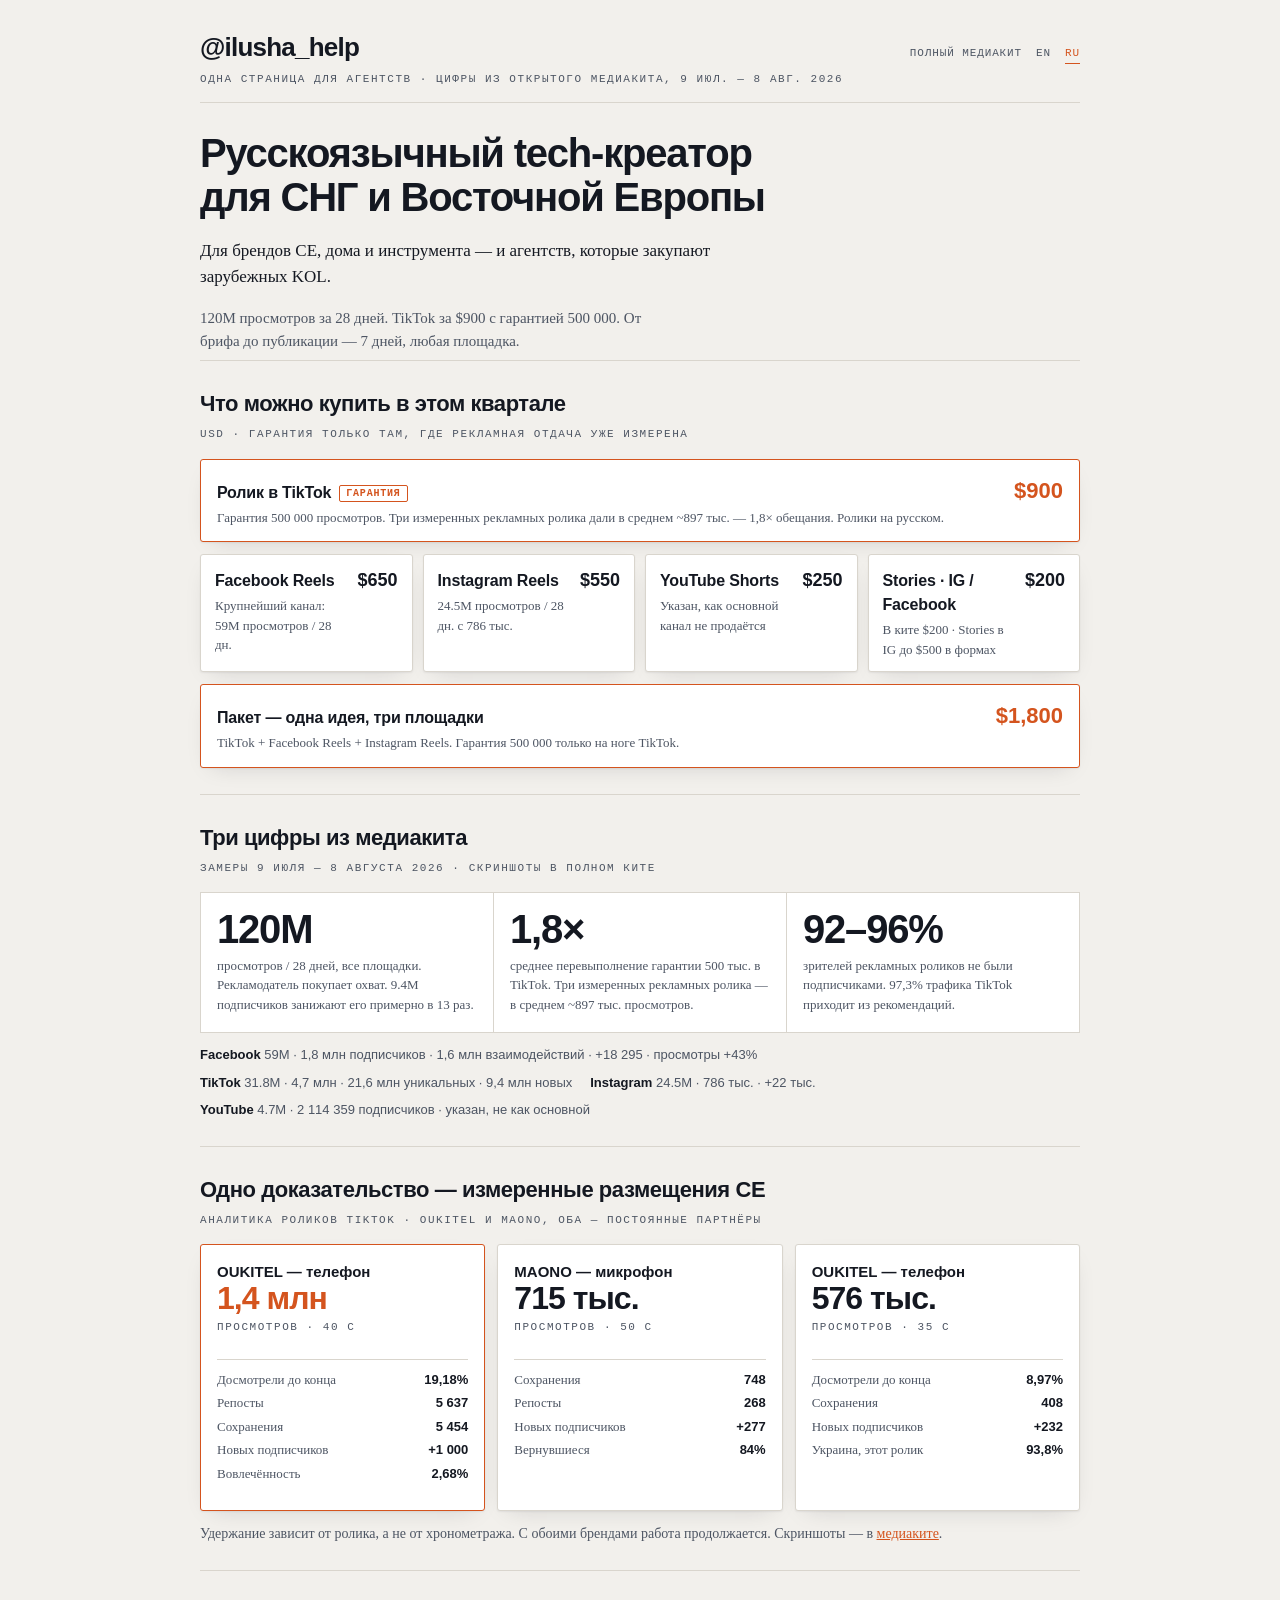
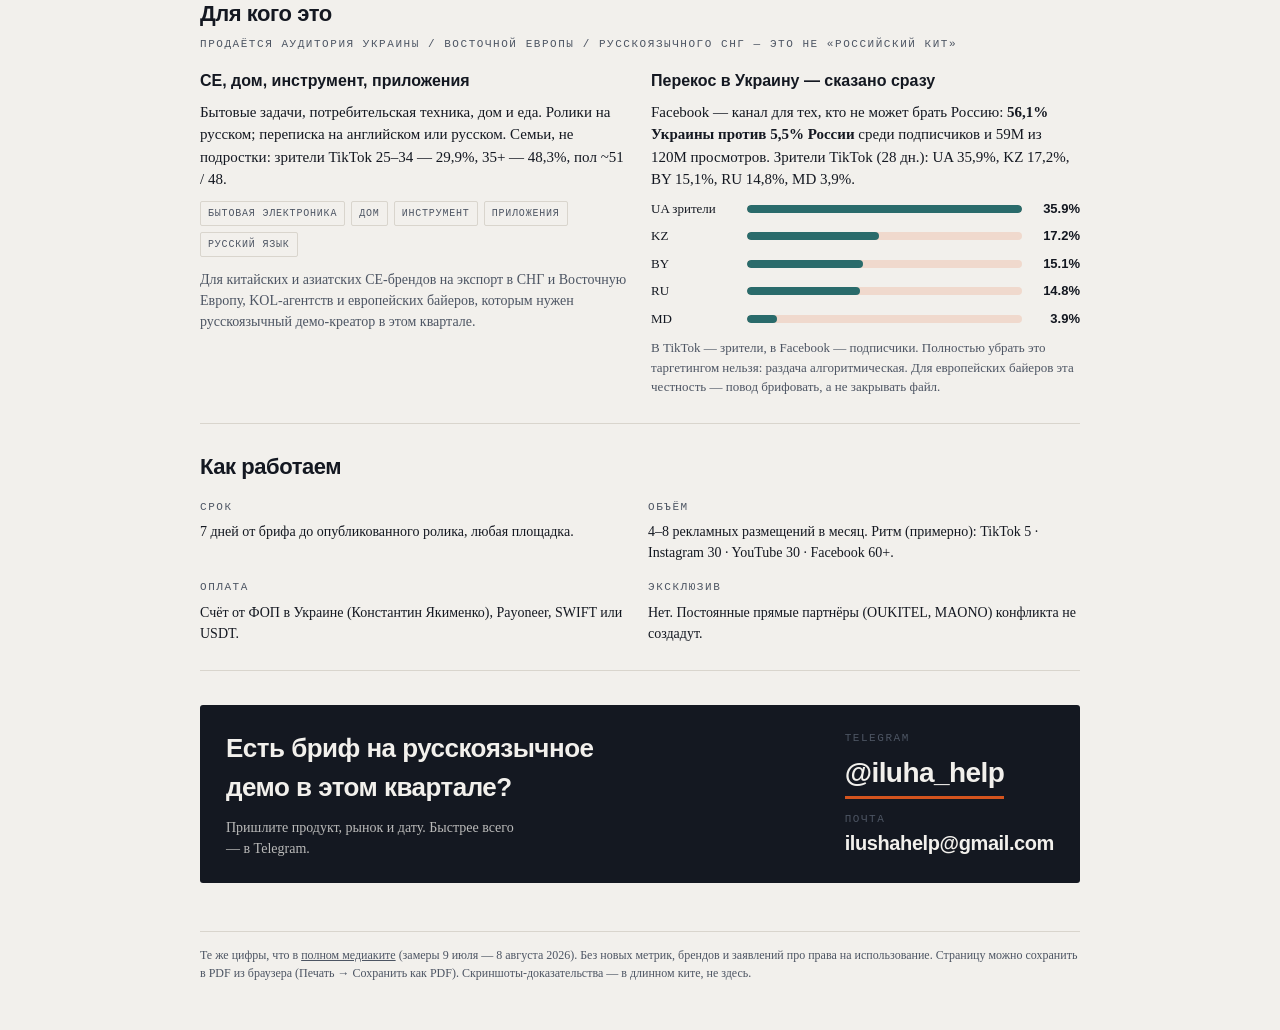
==== agency-ru.html @ 7db1c776 "Add agency one-pager variant without replacing the long kit Offer-first EN/RU sales sheets (agency.h" ====
<!DOCTYPE html>
<html lang="ru">
<head>
<meta charset="utf-8">
<meta name="viewport" content="width=device-width, initial-scale=1">
<title>@ilusha_help — Одна страница для агентств</title>
<meta name="description" content="Русскоязычный tech-креатор для СНГ и Восточной Европы. 120M просмотров / 28 дней, TikTok $900 с гарантией 500 000, 7 дней от брифа до публикации.">
<style>
  :root{
    --ground:#f2f0ec; --panel:#ffffff; --ink:#141821; --ink-soft:#4d5563;
    --rule:#d9d5cd; --signal:#d4541e; --signal-soft:#f0d9cd; --cool:#2a6b6b;
    --shadow:0 1px 2px rgba(20,24,33,.06), 0 8px 24px -12px rgba(20,24,33,.18);
    --display:"Helvetica Neue",Helvetica,Arial,sans-serif;
    --body:Georgia,"Times New Roman",serif;
    --mono:ui-monospace,SFMono-Regular,Menlo,Consolas,monospace;
  }
  @media (prefers-color-scheme:dark){
    :root:not([data-theme="light"]){
      --ground:#0e1118; --panel:#161b25; --ink:#eceae5; --ink-soft:#9aa3b2;
      --rule:#262d3a; --signal:#f0703a; --signal-soft:#3a2118; --cool:#4fb3a8;
      --shadow:0 1px 2px rgba(0,0,0,.5), 0 12px 32px -16px rgba(0,0,0,.7);
    }
  }
  :root[data-theme="dark"]{
    --ground:#0e1118; --panel:#161b25; --ink:#eceae5; --ink-soft:#9aa3b2;
    --rule:#262d3a; --signal:#f0703a; --signal-soft:#3a2118; --cool:#4fb3a8;
    --shadow:0 1px 2px rgba(0,0,0,.5), 0 12px 32px -16px rgba(0,0,0,.7);
  }

  *{box-sizing:border-box}
  body{margin:0;background:var(--ground);color:var(--ink);
       font-family:var(--body);font-size:16px;line-height:1.5;
       -webkit-font-smoothing:antialiased}
  .wrap{max-width:920px;margin:0 auto;padding:0 20px 48px}

  .lbl{font-family:var(--mono);font-size:11px;letter-spacing:.14em;
       text-transform:uppercase;color:var(--ink-soft)}
  .num{font-family:var(--display);font-weight:800;letter-spacing:-.03em;
       font-variant-numeric:tabular-nums;line-height:.92}
  h1{font-family:var(--display);font-weight:800;letter-spacing:-.03em;
     font-size:clamp(26px,4.4vw,40px);margin:0;text-wrap:balance;line-height:1.12}
  h2{font-family:var(--display);font-weight:800;letter-spacing:-.02em;
     font-size:clamp(18px,2.4vw,22px);margin:0}
  h3{font-family:var(--display);font-weight:800;font-size:16px;margin:0 0 8px}
  p{margin:0}
  strong{font-weight:700}
  a{color:var(--signal)}

  header{padding:28px 0 14px;display:flex;flex-wrap:wrap;gap:12px 20px;
         align-items:baseline;justify-content:space-between;
         border-bottom:1px solid var(--rule)}
  .handle{font-family:var(--display);font-weight:800;font-size:clamp(20px,3vw,26px);
          letter-spacing:-.03em;margin:0}
  .toplinks{display:flex;flex-wrap:wrap;gap:10px 14px;align-items:center}
  .toplinks a{font-family:var(--mono);font-size:11px;letter-spacing:.08em;
              text-transform:uppercase;text-decoration:none;color:var(--ink-soft);
              border-bottom:1px solid transparent;padding-bottom:1px}
  .toplinks a:hover,.toplinks a:focus-visible{color:var(--signal);border-color:var(--signal)}
  .toplinks a[aria-current="page"]{color:var(--signal);border-color:var(--signal)}

  .hero{padding:28px 0 8px;display:grid;gap:18px}
  .fit{font-size:17px;color:var(--ink);max-width:62ch}
  .deck{color:var(--ink-soft);font-size:15px;max-width:62ch}

  section{padding:26px 0;border-top:1px solid var(--rule)}
  .head{display:flex;flex-direction:column;gap:6px;margin-bottom:16px}

  .offer{display:grid;gap:12px}
  .sku{display:grid;grid-template-columns:minmax(0,1fr) auto;gap:8px 16px;
       align-items:baseline;padding:14px 16px;background:var(--panel);
       border:1px solid var(--rule);border-radius:3px;box-shadow:var(--shadow)}
  .sku.lead{border-color:var(--signal)}
  .sku .what{font-family:var(--display);font-weight:800;font-size:16px;letter-spacing:-.01em}
  .sku .note{font-size:13px;color:var(--ink-soft);margin-top:3px}
  .sku .price{font-family:var(--display);font-weight:800;font-size:22px;
              font-variant-numeric:tabular-nums;white-space:nowrap;color:var(--signal)}
  .sku.quiet .price{color:var(--ink)}
  .extras{display:grid;gap:10px;grid-template-columns:repeat(auto-fit,minmax(200px,1fr))}
  .extras .sku{padding:12px 14px}
  .extras .price{font-size:18px}
  .tag{font-family:var(--mono);font-size:10px;letter-spacing:.08em;
       text-transform:uppercase;border:1px solid var(--signal);color:var(--signal);
       padding:2px 6px;border-radius:2px;white-space:nowrap;margin-left:8px;
       vertical-align:middle}

  .proof{display:grid;gap:1px;background:var(--rule);border:1px solid var(--rule);
         grid-template-columns:repeat(3,minmax(0,1fr))}
  .proof>div{background:var(--panel);padding:18px 16px}
  .proof .num{font-size:clamp(28px,4.5vw,40px);color:var(--ink)}
  .proof p{font-size:13px;color:var(--ink-soft);margin-top:8px}
  .channels{display:flex;flex-wrap:wrap;gap:8px 18px;margin-top:12px;
            font-family:var(--display);font-size:13px;color:var(--ink-soft);
            font-variant-numeric:tabular-nums}
  .channels strong{color:var(--ink);font-weight:800}

  .cases{display:grid;gap:12px;grid-template-columns:repeat(3,minmax(0,1fr))}
  .case{background:var(--panel);border:1px solid var(--rule);border-radius:3px;
        padding:16px 16px 14px;box-shadow:var(--shadow);display:flex;
        flex-direction:column;gap:10px}
  .case.lead{border-color:var(--signal)}
  .case h3{font-size:15px;margin:0}
  .case .big{font-size:32px;color:var(--signal)}
  .case.q .big{color:var(--ink)}
  .stats{display:grid;grid-template-columns:1fr auto;gap:4px 10px;
         font-size:13px;border-top:1px solid var(--rule);padding-top:10px}
  .stats dt{color:var(--ink-soft)}
  .stats dd{margin:0;font-family:var(--display);font-weight:700;
            font-variant-numeric:tabular-nums;text-align:right}

  .for{display:grid;gap:22px;grid-template-columns:repeat(2,minmax(0,1fr))}
  .split{display:flex;flex-direction:column;gap:8px;margin-top:8px}
  .split-row{display:grid;grid-template-columns:86px minmax(0,1fr) 48px;
             gap:10px;align-items:center;font-size:13px}
  .split-track{height:8px;background:var(--signal-soft);border-radius:99px;overflow:hidden}
  .split-fill{height:100%;background:var(--cool);border-radius:99px}
  .split-row .pct{font-family:var(--display);font-weight:700;text-align:right;
                  font-variant-numeric:tabular-nums}
  .pill-row{display:flex;flex-wrap:wrap;gap:6px;margin-top:10px}
  .pill{font-family:var(--mono);font-size:10px;letter-spacing:.08em;
        text-transform:uppercase;border:1px solid var(--rule);color:var(--ink-soft);
        padding:4px 7px;border-radius:2px}

  .terms{display:grid;gap:16px;grid-template-columns:repeat(2,minmax(0,1fr))}
  .terms h4{font-family:var(--mono);font-size:11px;letter-spacing:.14em;
            text-transform:uppercase;color:var(--ink-soft);font-weight:400;margin:0 0 6px}
  .terms p{font-size:14px}

  .contact{margin-top:8px;padding:24px 26px;background:var(--ink);color:var(--ground);
           border-radius:3px;display:flex;flex-wrap:wrap;gap:18px 24px;
           align-items:center;justify-content:space-between}
  .contact h2{color:var(--ground);font-size:clamp(20px,3vw,26px);max-width:28ch;
              text-wrap:balance}
  .contact .lbl{color:var(--ink-soft)}
  .tg-big{display:inline-block;margin-top:6px;font-family:var(--display);
          font-weight:800;font-size:clamp(20px,3.2vw,28px);letter-spacing:-.02em;
          color:var(--ground);text-decoration:none;
          border-bottom:3px solid var(--signal);padding-bottom:2px}
  .tg-big:hover,.tg-big:focus-visible{color:var(--signal)}
  .tg-big:focus-visible{outline:2px solid var(--signal);outline-offset:3px}
  .mail{font-family:var(--display);font-weight:800;font-size:20px;letter-spacing:-.02em;
        color:var(--ground);text-decoration:none}
  .mail:hover,.mail:focus-visible{color:var(--signal)}

  footer{margin-top:22px;font-size:12px;color:var(--ink-soft);
         border-top:1px solid var(--rule);padding-top:14px}
  footer a{color:inherit}

  @media(max-width:760px){
    .proof,.cases,.for,.terms{grid-template-columns:1fr}
    .sku{grid-template-columns:1fr}
    .sku .price{justify-self:start}
  }

  @media print{
    :root, :root[data-theme="dark"]{
      --ground:#ffffff; --panel:#ffffff; --ink:#141821; --ink-soft:#4d5563;
      --rule:#cfcbc3; --signal:#d4541e; --signal-soft:#f0d9cd; --cool:#2a6b6b;
      --shadow:none;
    }
    body{background:#fff;font-size:11.5px;line-height:1.35;print-color-adjust:exact;
         -webkit-print-color-adjust:exact}
    .wrap{max-width:none;padding:0;margin:0}
    header{padding:0 0 8px}
    .hero{padding:12px 0 4px}
    h1{font-size:22px}
    section{padding:10px 0;break-inside:avoid}
    .head{margin-bottom:8px}
    .proof>div,.case,.sku{padding:8px 10px;box-shadow:none}
    .proof .num{font-size:22px}
    .case .big{font-size:22px}
    .contact{padding:12px 14px;break-inside:avoid}
    .contact h2{font-size:16px}
    .tg-big{font-size:16px;border-bottom-width:2px}
    .mail{font-size:14px}
    .toplinks a[href="ru.html"]{display:none}
    footer{font-size:9px;margin-top:8px}
    a{text-decoration:none}
    @page{size:A4;margin:10mm}
  }
</style>
</head>
<body>
<div class="wrap">

<header>
  <div>
    <p class="handle">@ilusha_help</p>
    <div class="lbl" style="margin-top:4px">Одна страница для агентств · цифры из открытого медиакита, 9 июл. — 8 авг. 2026</div>
  </div>
  <nav class="toplinks" aria-label="Язык и медиакит">
    <a href="ru.html">Полный медиакит</a>
    <a href="agency.html">EN</a>
    <a href="agency-ru.html" aria-current="page">RU</a>
  </nav>
</header>

<div class="hero">
  <h1>Русскоязычный tech-креатор для СНГ и Восточной Европы</h1>
  <p class="fit">Для брендов CE, дома и инструмента — и агентств, которые закупают зарубежных KOL.</p>
  <p class="deck">120M просмотров за 28 дней. TikTok за $900 с гарантией 500 000. От брифа до публикации — 7 дней, любая площадка.</p>
</div>

<section>
  <div class="head">
    <h2>Что можно купить в этом квартале</h2>
    <p class="lbl">USD · гарантия только там, где рекламная отдача уже измерена</p>
  </div>
  <div class="offer">
    <div class="sku lead">
      <div>
        <div class="what">Ролик в TikTok<span class="tag">гарантия</span></div>
        <p class="note">Гарантия 500 000 просмотров. Три измеренных рекламных ролика дали в среднем ~897 тыс. — 1,8× обещания. Ролики на русском.</p>
      </div>
      <div class="price">$900</div>
    </div>
    <div class="extras">
      <div class="sku quiet">
        <div>
          <div class="what">Facebook Reels</div>
          <p class="note">Крупнейший канал: 59M просмотров / 28 дн.</p>
        </div>
        <div class="price">$650</div>
      </div>
      <div class="sku quiet">
        <div>
          <div class="what">Instagram Reels</div>
          <p class="note">24.5M просмотров / 28 дн. с 786 тыс.</p>
        </div>
        <div class="price">$550</div>
      </div>
      <div class="sku quiet">
        <div>
          <div class="what">YouTube Shorts</div>
          <p class="note">Указан, как основной канал не продаётся</p>
        </div>
        <div class="price">$250</div>
      </div>
      <div class="sku quiet">
        <div>
          <div class="what">Stories · IG / Facebook</div>
          <p class="note">В ките $200 · Stories в IG до $500 в формах</p>
        </div>
        <div class="price">$200</div>
      </div>
    </div>
    <div class="sku lead">
      <div>
        <div class="what">Пакет — одна идея, три площадки</div>
        <p class="note">TikTok + Facebook Reels + Instagram Reels. Гарантия 500 000 только на ноге TikTok.</p>
      </div>
      <div class="price">$1,800</div>
    </div>
  </div>
</section>

<section>
  <div class="head">
    <h2>Три цифры из медиакита</h2>
    <p class="lbl">Замеры 9 июля — 8 августа 2026 · скриншоты в полном ките</p>
  </div>
  <div class="proof">
    <div>
      <div class="num">120M</div>
      <p>просмотров / 28 дней, все площадки. Рекламодатель покупает охват. 9.4M подписчиков занижают его примерно в 13 раз.</p>
    </div>
    <div>
      <div class="num">1,8×</div>
      <p>среднее перевыполнение гарантии 500 тыс. в TikTok. Три измеренных рекламных ролика — в среднем ~897 тыс. просмотров.</p>
    </div>
    <div>
      <div class="num">92–96%</div>
      <p>зрителей рекламных роликов не были подписчиками. 97,3% трафика TikTok приходит из рекомендаций.</p>
    </div>
  </div>
  <div class="channels">
    <span><strong>Facebook</strong> 59M · 1,8 млн подписчиков · 1,6 млн взаимодействий · +18 295 · просмотры +43%</span>
    <span><strong>TikTok</strong> 31.8M · 4,7 млн · 21,6 млн уникальных · 9,4 млн новых</span>
    <span><strong>Instagram</strong> 24.5M · 786 тыс. · +22 тыс.</span>
    <span><strong>YouTube</strong> 4.7M · 2 114 359 подписчиков · указан, не как основной</span>
  </div>
</section>

<section>
  <div class="head">
    <h2>Одно доказательство — измеренные размещения CE</h2>
    <p class="lbl">Аналитика роликов TikTok · OUKITEL и MAONO, оба — постоянные партнёры</p>
  </div>
  <div class="cases">
    <div class="case lead">
      <div>
        <h3>OUKITEL — телефон</h3>
        <div class="num big">1,4 млн</div>
        <div class="lbl" style="margin-top:6px">просмотров · 40 с</div>
      </div>
      <dl class="stats">
        <dt>Досмотрели до конца</dt><dd>19,18%</dd>
        <dt>Репосты</dt><dd>5 637</dd>
        <dt>Сохранения</dt><dd>5 454</dd>
        <dt>Новых подписчиков</dt><dd>+1 000</dd>
        <dt>Вовлечённость</dt><dd>2,68%</dd>
      </dl>
    </div>
    <div class="case q">
      <div>
        <h3>MAONO — микрофон</h3>
        <div class="num big">715 тыс.</div>
        <div class="lbl" style="margin-top:6px">просмотров · 50 с</div>
      </div>
      <dl class="stats">
        <dt>Сохранения</dt><dd>748</dd>
        <dt>Репосты</dt><dd>268</dd>
        <dt>Новых подписчиков</dt><dd>+277</dd>
        <dt>Вернувшиеся</dt><dd>84%</dd>
      </dl>
    </div>
    <div class="case q">
      <div>
        <h3>OUKITEL — телефон</h3>
        <div class="num big">576 тыс.</div>
        <div class="lbl" style="margin-top:6px">просмотров · 35 с</div>
      </div>
      <dl class="stats">
        <dt>Досмотрели до конца</dt><dd>8,97%</dd>
        <dt>Сохранения</dt><dd>408</dd>
        <dt>Новых подписчиков</dt><dd>+232</dd>
        <dt>Украина, этот ролик</dt><dd>93,8%</dd>
      </dl>
    </div>
  </div>
  <p style="margin-top:12px;color:var(--ink-soft);font-size:14px">Удержание зависит от ролика, а не от хронометража. С обоими брендами работа продолжается. Скриншоты — в <a href="ru.html">медиаките</a>.</p>
</section>

<section>
  <div class="head">
    <h2>Для кого это</h2>
    <p class="lbl">Продаётся аудитория Украины / Восточной Европы / русскоязычного СНГ — это не «российский кит»</p>
  </div>
  <div class="for">
    <div>
      <h3>CE, дом, инструмент, приложения</h3>
      <p style="font-size:15px">Бытовые задачи, потребительская техника, дом и еда. Ролики на русском; переписка на английском или русском. Семьи, не подростки: зрители TikTok 25–34 — 29,9%, 35+ — 48,3%, пол ~51 / 48.</p>
      <div class="pill-row">
        <span class="pill">Бытовая электроника</span>
        <span class="pill">Дом</span>
        <span class="pill">Инструмент</span>
        <span class="pill">Приложения</span>
        <span class="pill">Русский язык</span>
      </div>
      <p style="font-size:14px;margin-top:12px;color:var(--ink-soft)">Для китайских и азиатских CE-брендов на экспорт в СНГ и Восточную Европу, KOL-агентств и европейских байеров, которым нужен русскоязычный демо-креатор в этом квартале.</p>
    </div>
    <div>
      <h3>Перекос в Украину — сказано сразу</h3>
      <p style="font-size:15px">Facebook — канал для тех, кто не может брать Россию: <strong>56,1% Украины против 5,5% России</strong> среди подписчиков и 59M из 120M просмотров. Зрители TikTok (28 дн.): UA 35,9%, KZ 17,2%, BY 15,1%, RU 14,8%, MD 3,9%.</p>
      <div class="split">
        <div class="split-row"><span>UA зрители</span><div class="split-track"><div class="split-fill" style="width:100%"></div></div><span class="pct">35.9%</span></div>
        <div class="split-row"><span>KZ</span><div class="split-track"><div class="split-fill" style="width:48%"></div></div><span class="pct">17.2%</span></div>
        <div class="split-row"><span>BY</span><div class="split-track"><div class="split-fill" style="width:42%"></div></div><span class="pct">15.1%</span></div>
        <div class="split-row"><span>RU</span><div class="split-track"><div class="split-fill" style="width:41%"></div></div><span class="pct">14.8%</span></div>
        <div class="split-row"><span>MD</span><div class="split-track"><div class="split-fill" style="width:11%"></div></div><span class="pct">3.9%</span></div>
      </div>
      <p style="font-size:13px;margin-top:10px;color:var(--ink-soft)">В TikTok — зрители, в Facebook — подписчики. Полностью убрать это таргетингом нельзя: раздача алгоритмическая. Для европейских байеров эта честность — повод брифовать, а не закрывать файл.</p>
    </div>
  </div>
</section>

<section>
  <div class="head">
    <h2>Как работаем</h2>
  </div>
  <div class="terms">
    <div>
      <h4>Срок</h4>
      <p>7 дней от брифа до опубликованного ролика, любая площадка.</p>
    </div>
    <div>
      <h4>Объём</h4>
      <p>4–8 рекламных размещений в месяц. Ритм (примерно): TikTok 5 · Instagram 30 · YouTube 30 · Facebook 60+.</p>
    </div>
    <div>
      <h4>Оплата</h4>
      <p>Счёт от ФОП в Украине (Константин Якименко), Payoneer, SWIFT или USDT.</p>
    </div>
    <div>
      <h4>Эксклюзив</h4>
      <p>Нет. Постоянные прямые партнёры (OUKITEL, MAONO) конфликта не создадут.</p>
    </div>
  </div>
</section>

<section>
  <div class="contact">
    <div>
      <h2>Есть бриф на русскоязычное демо в этом квартале?</h2>
      <p style="margin-top:10px;font-size:14px;opacity:.75;max-width:42ch">Пришлите продукт, рынок и дату. Быстрее всего — в Telegram.</p>
    </div>
    <div>
      <div class="lbl">Telegram</div>
      <a class="tg-big" href="https://t.me/iluha_help" target="_blank" rel="noopener noreferrer">@iluha_help</a>
      <div class="lbl" style="margin-top:12px">Почта</div>
      <a class="mail" href="mailto:ilushahelp@gmail.com">ilushahelp@gmail.com</a>
    </div>
  </div>
</section>

<footer>
  Те же цифры, что в <a href="ru.html">полном медиаките</a> (замеры 9 июля — 8 августа 2026). Без новых метрик, брендов и заявлений про права на использование. Страницу можно сохранить в PDF из браузера (Печать → Сохранить как PDF). Скриншоты-доказательства — в длинном ките, не здесь.
</footer>

</div>
</body>
</html>
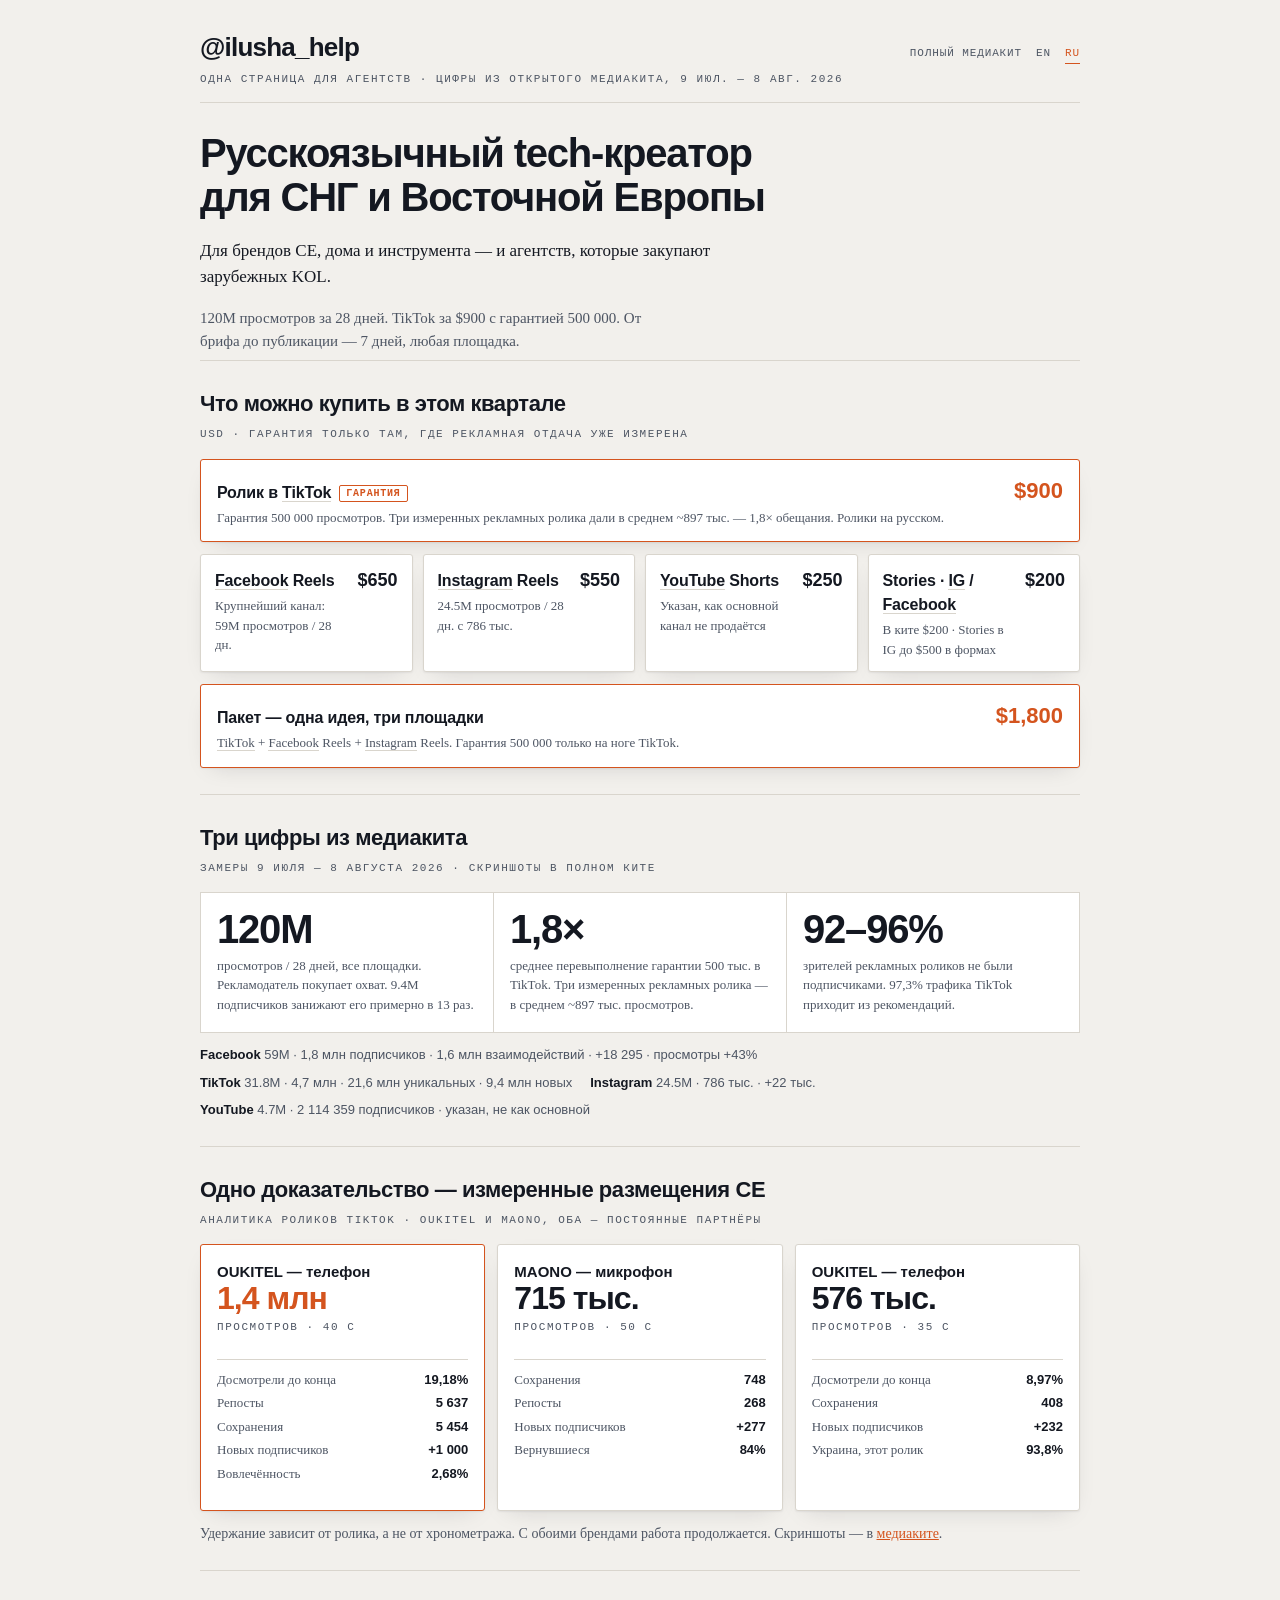
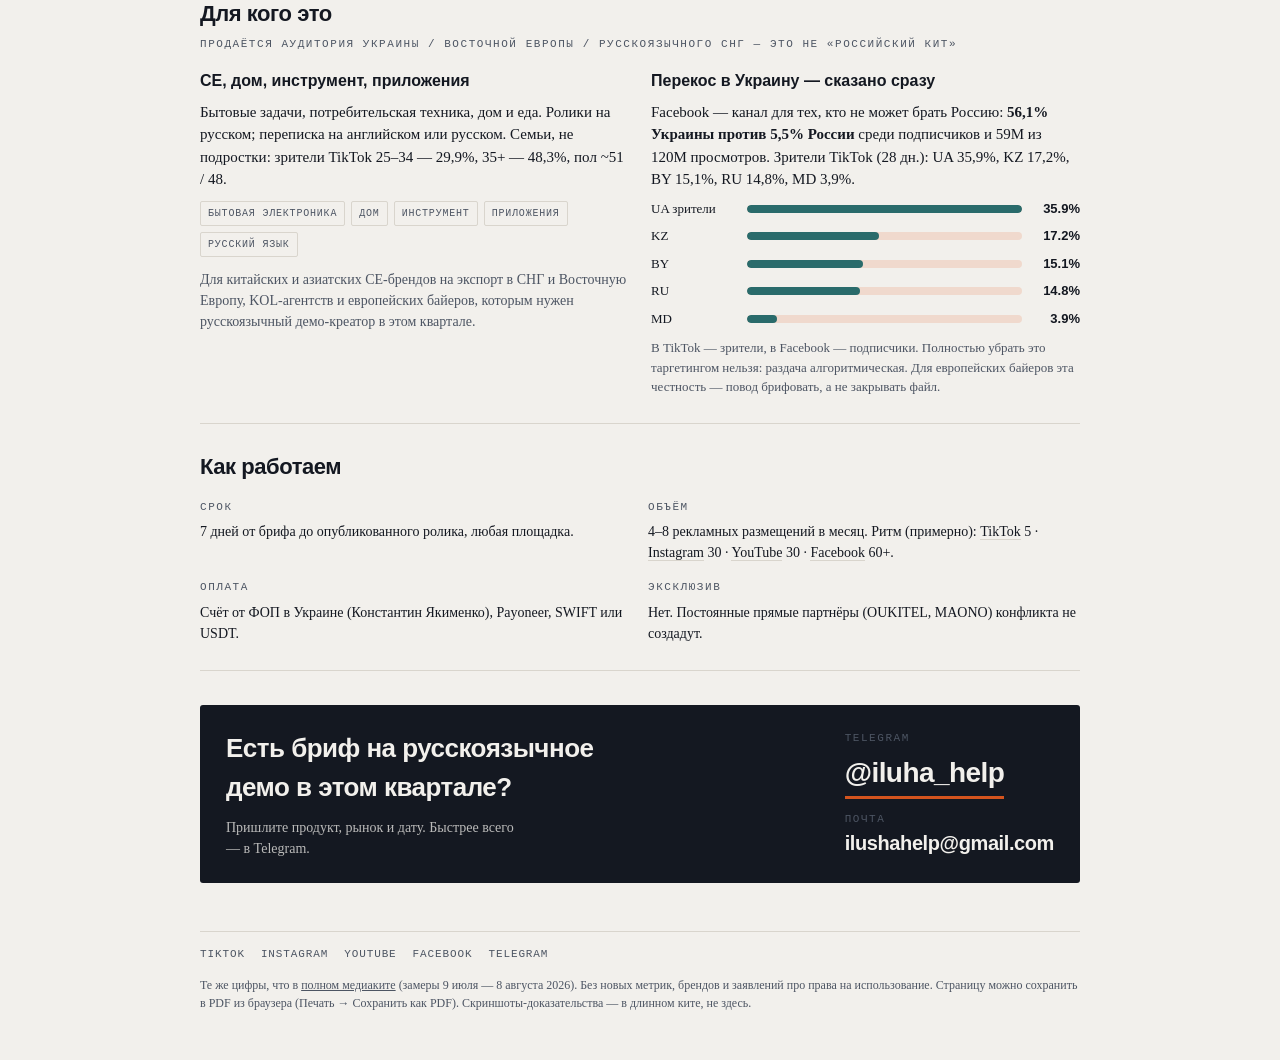
==== commit f5eccfe2: "Add clickable social profile links to the agency one-pager Match the five URLs already used on the l" ====
--- a/agency-ru.html
+++ b/agency-ru.html
@@ -57,6 +57,17 @@
               border-bottom:1px solid transparent;padding-bottom:1px}
   .toplinks a:hover,.toplinks a:focus-visible{color:var(--signal);border-color:var(--signal)}
   .toplinks a[aria-current="page"]{color:var(--signal);border-color:var(--signal)}
+
+  a.plat{color:inherit;text-decoration:none;border-bottom:1px solid var(--rule)}
+  a.plat:hover,a.plat:focus-visible{color:var(--signal);border-color:var(--signal)}
+  .channels a.plat{font-weight:800;color:var(--ink);border-bottom-color:transparent}
+  .channels a.plat:hover,.channels a.plat:focus-visible{color:var(--signal);border-color:var(--signal)}
+
+  .profiles{display:flex;flex-wrap:wrap;gap:8px 16px;margin:0 0 12px}
+  .profiles a{font-family:var(--mono);font-size:11px;letter-spacing:.08em;
+              text-transform:uppercase;text-decoration:none;color:var(--ink-soft);
+              border-bottom:1px solid transparent;padding-bottom:1px}
+  .profiles a:hover,.profiles a:focus-visible{color:var(--signal);border-color:var(--signal)}
 
   .hero{padding:28px 0 8px;display:grid;gap:18px}
   .fit{font-size:17px;color:var(--ink);max-width:62ch}
@@ -208,7 +219,7 @@
   <div class="offer">
     <div class="sku lead">
       <div>
-        <div class="what">Ролик в TikTok<span class="tag">гарантия</span></div>
+        <div class="what">Ролик в <a class="plat" href="https://www.tiktok.com/@ilusha_help" target="_blank" rel="noopener noreferrer">TikTok</a><span class="tag">гарантия</span></div>
         <p class="note">Гарантия 500 000 просмотров. Три измеренных рекламных ролика дали в среднем ~897 тыс. — 1,8× обещания. Ролики на русском.</p>
       </div>
       <div class="price">$900</div>
@@ -216,28 +227,28 @@
     <div class="extras">
       <div class="sku quiet">
         <div>
-          <div class="what">Facebook Reels</div>
+          <div class="what"><a class="plat" href="https://www.facebook.com/konstantin.akimenko.345211" target="_blank" rel="noopener noreferrer">Facebook</a> Reels</div>
           <p class="note">Крупнейший канал: 59M просмотров / 28 дн.</p>
         </div>
         <div class="price">$650</div>
       </div>
       <div class="sku quiet">
         <div>
-          <div class="what">Instagram Reels</div>
+          <div class="what"><a class="plat" href="https://www.instagram.com/ilusha_help" target="_blank" rel="noopener noreferrer">Instagram</a> Reels</div>
           <p class="note">24.5M просмотров / 28 дн. с 786 тыс.</p>
         </div>
         <div class="price">$550</div>
       </div>
       <div class="sku quiet">
         <div>
-          <div class="what">YouTube Shorts</div>
+          <div class="what"><a class="plat" href="https://www.youtube.com/@ilusha_help" target="_blank" rel="noopener noreferrer">YouTube</a> Shorts</div>
           <p class="note">Указан, как основной канал не продаётся</p>
         </div>
         <div class="price">$250</div>
       </div>
       <div class="sku quiet">
         <div>
-          <div class="what">Stories · IG / Facebook</div>
+          <div class="what">Stories · <a class="plat" href="https://www.instagram.com/ilusha_help" target="_blank" rel="noopener noreferrer">IG</a> / <a class="plat" href="https://www.facebook.com/konstantin.akimenko.345211" target="_blank" rel="noopener noreferrer">Facebook</a></div>
           <p class="note">В ките $200 · Stories в IG до $500 в формах</p>
         </div>
         <div class="price">$200</div>
@@ -246,7 +257,7 @@
     <div class="sku lead">
       <div>
         <div class="what">Пакет — одна идея, три площадки</div>
-        <p class="note">TikTok + Facebook Reels + Instagram Reels. Гарантия 500 000 только на ноге TikTok.</p>
+        <p class="note"><a class="plat" href="https://www.tiktok.com/@ilusha_help" target="_blank" rel="noopener noreferrer">TikTok</a> + <a class="plat" href="https://www.facebook.com/konstantin.akimenko.345211" target="_blank" rel="noopener noreferrer">Facebook</a> Reels + <a class="plat" href="https://www.instagram.com/ilusha_help" target="_blank" rel="noopener noreferrer">Instagram</a> Reels. Гарантия 500 000 только на ноге TikTok.</p>
       </div>
       <div class="price">$1,800</div>
     </div>
@@ -273,10 +284,10 @@
     </div>
   </div>
   <div class="channels">
-    <span><strong>Facebook</strong> 59M · 1,8 млн подписчиков · 1,6 млн взаимодействий · +18 295 · просмотры +43%</span>
-    <span><strong>TikTok</strong> 31.8M · 4,7 млн · 21,6 млн уникальных · 9,4 млн новых</span>
-    <span><strong>Instagram</strong> 24.5M · 786 тыс. · +22 тыс.</span>
-    <span><strong>YouTube</strong> 4.7M · 2 114 359 подписчиков · указан, не как основной</span>
+    <span><a class="plat" href="https://www.facebook.com/konstantin.akimenko.345211" target="_blank" rel="noopener noreferrer">Facebook</a> 59M · 1,8 млн подписчиков · 1,6 млн взаимодействий · +18 295 · просмотры +43%</span>
+    <span><a class="plat" href="https://www.tiktok.com/@ilusha_help" target="_blank" rel="noopener noreferrer">TikTok</a> 31.8M · 4,7 млн · 21,6 млн уникальных · 9,4 млн новых</span>
+    <span><a class="plat" href="https://www.instagram.com/ilusha_help" target="_blank" rel="noopener noreferrer">Instagram</a> 24.5M · 786 тыс. · +22 тыс.</span>
+    <span><a class="plat" href="https://www.youtube.com/@ilusha_help" target="_blank" rel="noopener noreferrer">YouTube</a> 4.7M · 2 114 359 подписчиков · указан, не как основной</span>
   </div>
 </section>
 
@@ -374,7 +385,7 @@
     </div>
     <div>
       <h4>Объём</h4>
-      <p>4–8 рекламных размещений в месяц. Ритм (примерно): TikTok 5 · Instagram 30 · YouTube 30 · Facebook 60+.</p>
+      <p>4–8 рекламных размещений в месяц. Ритм (примерно): <a class="plat" href="https://www.tiktok.com/@ilusha_help" target="_blank" rel="noopener noreferrer">TikTok</a> 5 · <a class="plat" href="https://www.instagram.com/ilusha_help" target="_blank" rel="noopener noreferrer">Instagram</a> 30 · <a class="plat" href="https://www.youtube.com/@ilusha_help" target="_blank" rel="noopener noreferrer">YouTube</a> 30 · <a class="plat" href="https://www.facebook.com/konstantin.akimenko.345211" target="_blank" rel="noopener noreferrer">Facebook</a> 60+.</p>
     </div>
     <div>
       <h4>Оплата</h4>
@@ -403,6 +414,13 @@
 </section>
 
 <footer>
+  <nav class="profiles" aria-label="Профили">
+    <a href="https://www.tiktok.com/@ilusha_help" target="_blank" rel="noopener noreferrer">TikTok</a>
+    <a href="https://www.instagram.com/ilusha_help" target="_blank" rel="noopener noreferrer">Instagram</a>
+    <a href="https://www.youtube.com/@ilusha_help" target="_blank" rel="noopener noreferrer">YouTube</a>
+    <a href="https://www.facebook.com/konstantin.akimenko.345211" target="_blank" rel="noopener noreferrer">Facebook</a>
+    <a href="https://t.me/iluha_help" target="_blank" rel="noopener noreferrer">Telegram</a>
+  </nav>
   Те же цифры, что в <a href="ru.html">полном медиаките</a> (замеры 9 июля — 8 августа 2026). Без новых метрик, брендов и заявлений про права на использование. Страницу можно сохранить в PDF из браузера (Печать → Сохранить как PDF). Скриншоты-доказательства — в длинном ките, не здесь.
 </footer>
 
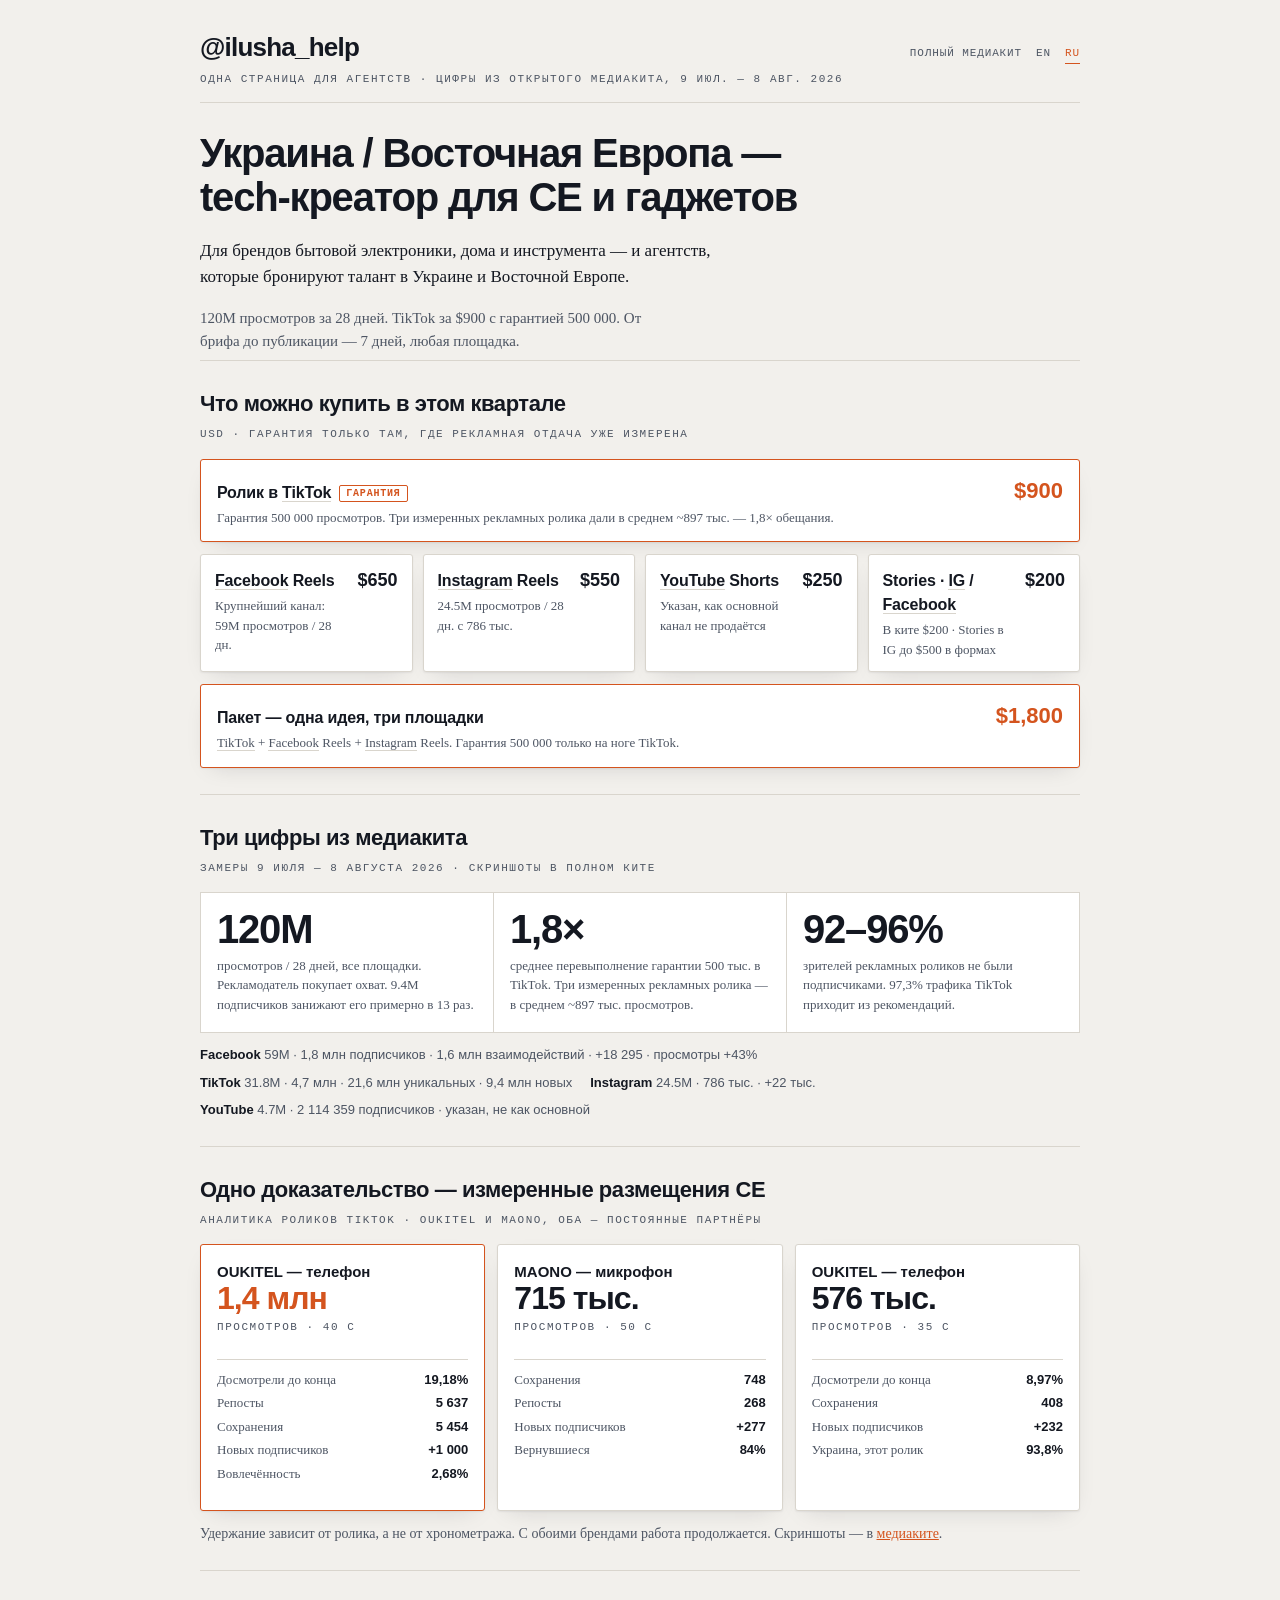
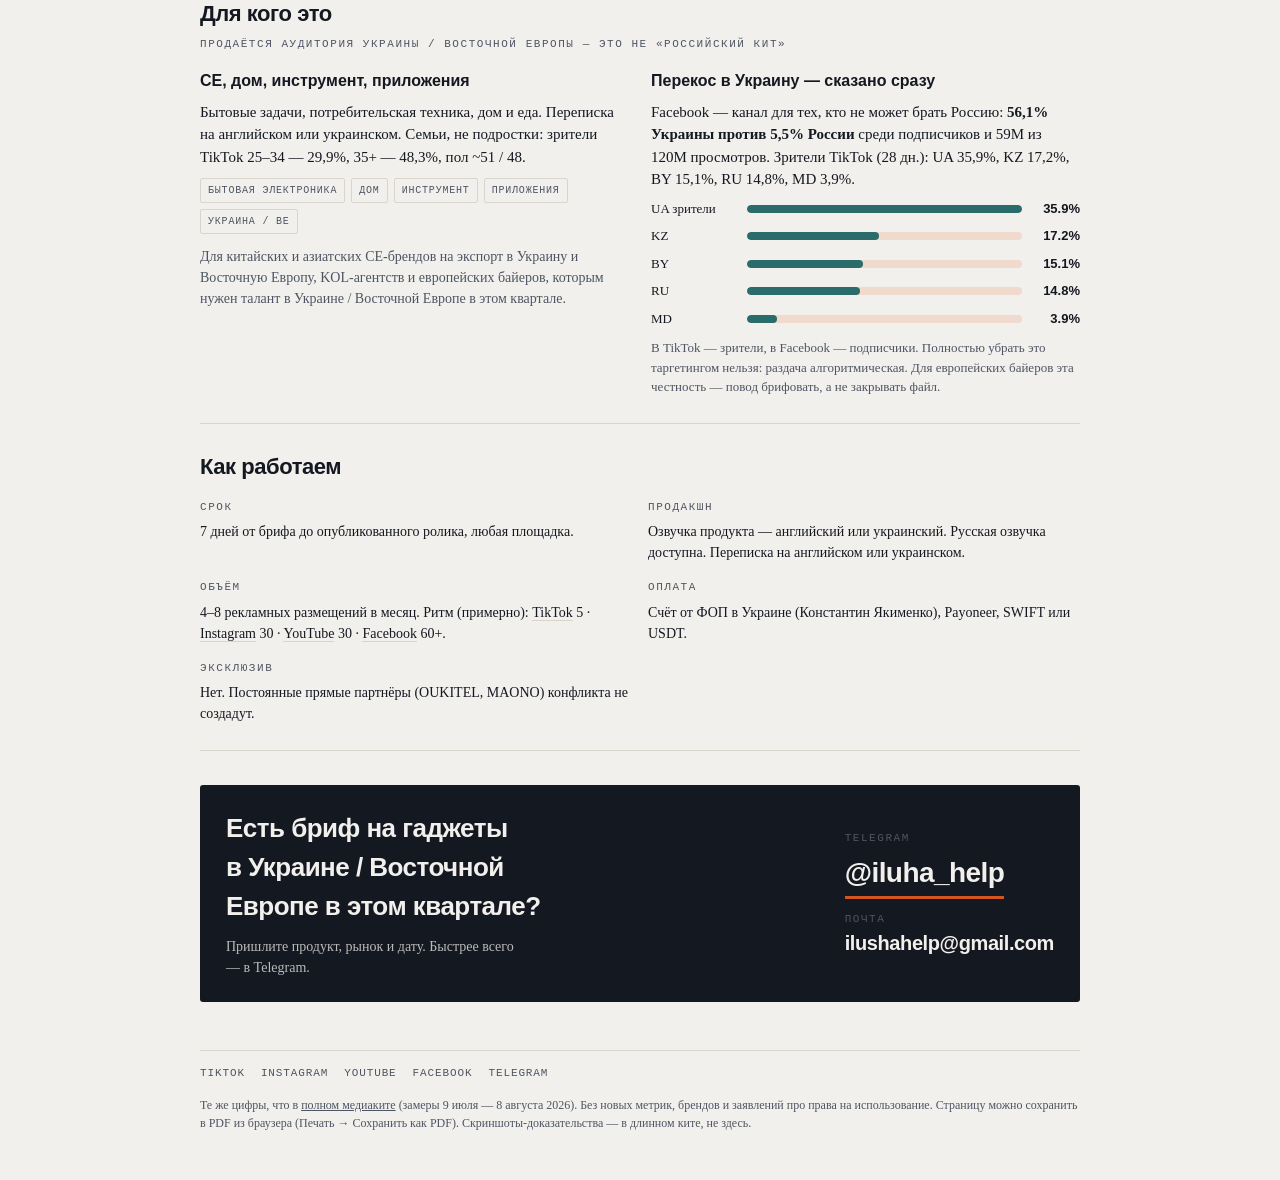
==== commit 735ece63: "Reframe agency one-pager as Ukraine / Eastern Europe, not RU identity Lead agency.html and agency-ru" ====
--- a/agency-ru.html
+++ b/agency-ru.html
@@ -3,8 +3,8 @@
 <head>
 <meta charset="utf-8">
 <meta name="viewport" content="width=device-width, initial-scale=1">
-<title>@ilusha_help — Одна страница для агентств</title>
-<meta name="description" content="Русскоязычный tech-креатор для СНГ и Восточной Европы. 120M просмотров / 28 дней, TikTok $900 с гарантией 500 000, 7 дней от брифа до публикации.">
+<title>@ilusha_help — Украина / Восточная Европа · одна страница для агентств</title>
+<meta name="description" content="Tech-креатор из Украины / Восточной Европы для CE и гаджетов. 120M просмотров / 28 дней, TikTok $900 с гарантией 500 000, 7 дней от брифа до публикации.">
 <style>
   :root{
     --ground:#f2f0ec; --panel:#ffffff; --ink:#141821; --ink-soft:#4d5563;
@@ -206,8 +206,8 @@
 </header>
 
 <div class="hero">
-  <h1>Русскоязычный tech-креатор для СНГ и Восточной Европы</h1>
-  <p class="fit">Для брендов CE, дома и инструмента — и агентств, которые закупают зарубежных KOL.</p>
+  <h1>Украина / Восточная Европа — tech-креатор для CE и гаджетов</h1>
+  <p class="fit">Для брендов бытовой электроники, дома и инструмента — и агентств, которые бронируют талант в Украине и Восточной Европе.</p>
   <p class="deck">120M просмотров за 28 дней. TikTok за $900 с гарантией 500 000. От брифа до публикации — 7 дней, любая площадка.</p>
 </div>
 
@@ -220,7 +220,7 @@
     <div class="sku lead">
       <div>
         <div class="what">Ролик в <a class="plat" href="https://www.tiktok.com/@ilusha_help" target="_blank" rel="noopener noreferrer">TikTok</a><span class="tag">гарантия</span></div>
-        <p class="note">Гарантия 500 000 просмотров. Три измеренных рекламных ролика дали в среднем ~897 тыс. — 1,8× обещания. Ролики на русском.</p>
+        <p class="note">Гарантия 500 000 просмотров. Три измеренных рекламных ролика дали в среднем ~897 тыс. — 1,8× обещания.</p>
       </div>
       <div class="price">$900</div>
     </div>
@@ -344,20 +344,20 @@
 <section>
   <div class="head">
     <h2>Для кого это</h2>
-    <p class="lbl">Продаётся аудитория Украины / Восточной Европы / русскоязычного СНГ — это не «российский кит»</p>
+    <p class="lbl">Продаётся аудитория Украины / Восточной Европы — это не «российский кит»</p>
   </div>
   <div class="for">
     <div>
       <h3>CE, дом, инструмент, приложения</h3>
-      <p style="font-size:15px">Бытовые задачи, потребительская техника, дом и еда. Ролики на русском; переписка на английском или русском. Семьи, не подростки: зрители TikTok 25–34 — 29,9%, 35+ — 48,3%, пол ~51 / 48.</p>
+      <p style="font-size:15px">Бытовые задачи, потребительская техника, дом и еда. Переписка на английском или украинском. Семьи, не подростки: зрители TikTok 25–34 — 29,9%, 35+ — 48,3%, пол ~51 / 48.</p>
       <div class="pill-row">
         <span class="pill">Бытовая электроника</span>
         <span class="pill">Дом</span>
         <span class="pill">Инструмент</span>
         <span class="pill">Приложения</span>
-        <span class="pill">Русский язык</span>
-      </div>
-      <p style="font-size:14px;margin-top:12px;color:var(--ink-soft)">Для китайских и азиатских CE-брендов на экспорт в СНГ и Восточную Европу, KOL-агентств и европейских байеров, которым нужен русскоязычный демо-креатор в этом квартале.</p>
+        <span class="pill">Украина / ВЕ</span>
+      </div>
+      <p style="font-size:14px;margin-top:12px;color:var(--ink-soft)">Для китайских и азиатских CE-брендов на экспорт в Украину и Восточную Европу, KOL-агентств и европейских байеров, которым нужен талант в Украине / Восточной Европе в этом квартале.</p>
     </div>
     <div>
       <h3>Перекос в Украину — сказано сразу</h3>
@@ -384,6 +384,10 @@
       <p>7 дней от брифа до опубликованного ролика, любая площадка.</p>
     </div>
     <div>
+      <h4>Продакшн</h4>
+      <p>Озвучка продукта — английский или украинский. Русская озвучка доступна. Переписка на английском или украинском.</p>
+    </div>
+    <div>
       <h4>Объём</h4>
       <p>4–8 рекламных размещений в месяц. Ритм (примерно): <a class="plat" href="https://www.tiktok.com/@ilusha_help" target="_blank" rel="noopener noreferrer">TikTok</a> 5 · <a class="plat" href="https://www.instagram.com/ilusha_help" target="_blank" rel="noopener noreferrer">Instagram</a> 30 · <a class="plat" href="https://www.youtube.com/@ilusha_help" target="_blank" rel="noopener noreferrer">YouTube</a> 30 · <a class="plat" href="https://www.facebook.com/konstantin.akimenko.345211" target="_blank" rel="noopener noreferrer">Facebook</a> 60+.</p>
     </div>
@@ -401,7 +405,7 @@
 <section>
   <div class="contact">
     <div>
-      <h2>Есть бриф на русскоязычное демо в этом квартале?</h2>
+      <h2>Есть бриф на гаджеты в Украине / Восточной Европе в этом квартале?</h2>
       <p style="margin-top:10px;font-size:14px;opacity:.75;max-width:42ch">Пришлите продукт, рынок и дату. Быстрее всего — в Telegram.</p>
     </div>
     <div>
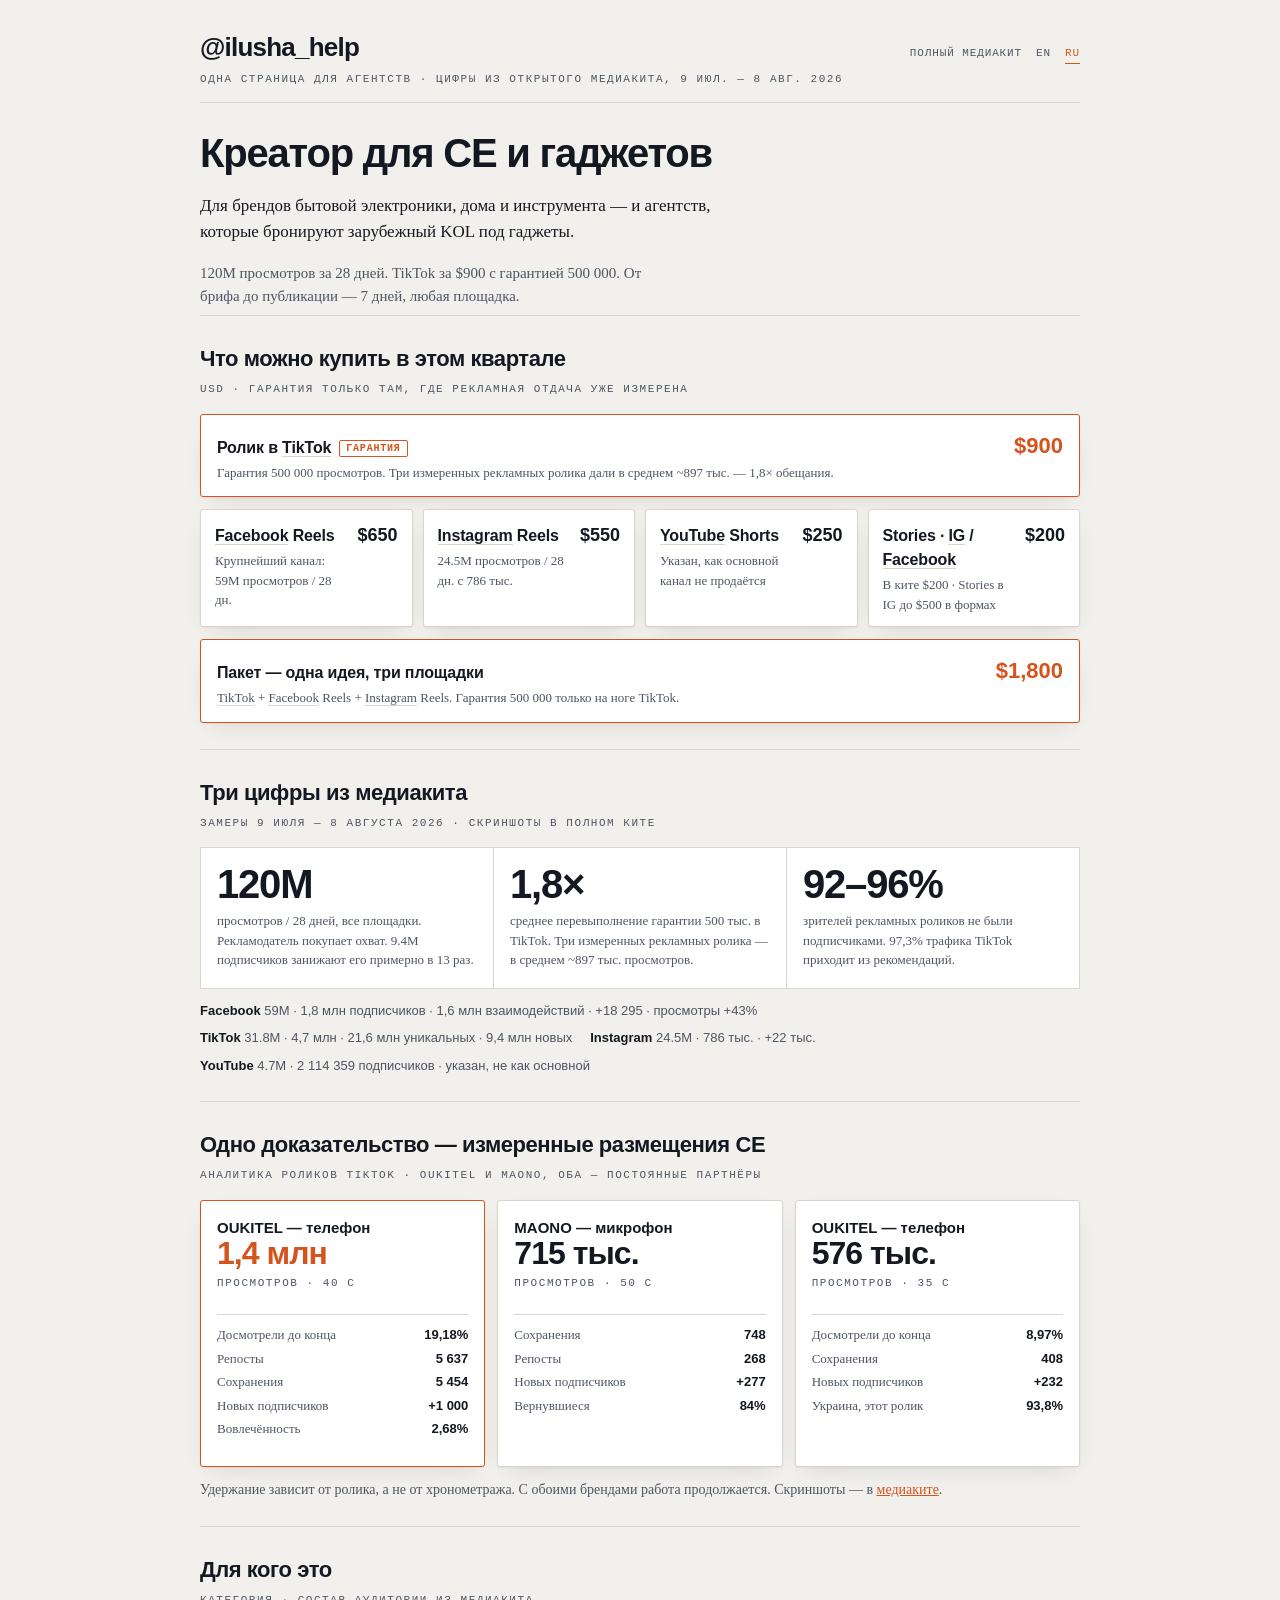
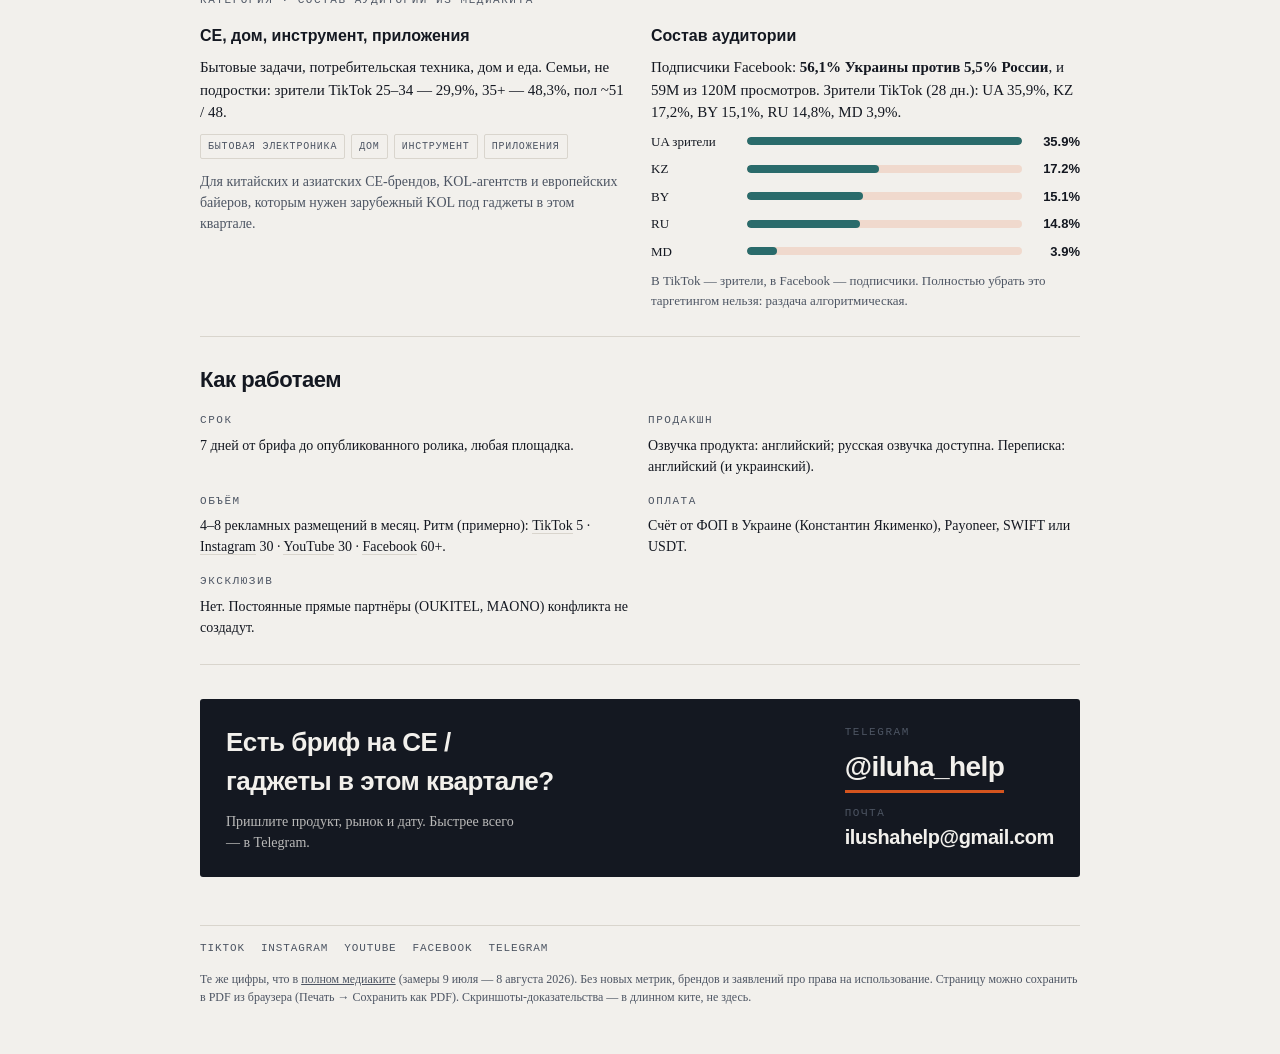
==== commit 1b02bf11: "Lead agency one-pager with offer, not Ukraine Hat, meta, and CTA now sell CE/gadgets, 120M/28d, $900" ====
--- a/agency-ru.html
+++ b/agency-ru.html
@@ -3,8 +3,8 @@
 <head>
 <meta charset="utf-8">
 <meta name="viewport" content="width=device-width, initial-scale=1">
-<title>@ilusha_help — Украина / Восточная Европа · одна страница для агентств</title>
-<meta name="description" content="Tech-креатор из Украины / Восточной Европы для CE и гаджетов. 120M просмотров / 28 дней, TikTok $900 с гарантией 500 000, 7 дней от брифа до публикации.">
+<title>@ilusha_help — CE / гаджеты · одна страница для агентств</title>
+<meta name="description" content="Креатор для CE и гаджетов. 120M просмотров / 28 дней, TikTok $900 с гарантией 500 000, 7 дней от брифа до публикации.">
 <style>
   :root{
     --ground:#f2f0ec; --panel:#ffffff; --ink:#141821; --ink-soft:#4d5563;
@@ -206,8 +206,8 @@
 </header>
 
 <div class="hero">
-  <h1>Украина / Восточная Европа — tech-креатор для CE и гаджетов</h1>
-  <p class="fit">Для брендов бытовой электроники, дома и инструмента — и агентств, которые бронируют талант в Украине и Восточной Европе.</p>
+  <h1>Креатор для CE и гаджетов</h1>
+  <p class="fit">Для брендов бытовой электроники, дома и инструмента — и агентств, которые бронируют зарубежный KOL под гаджеты.</p>
   <p class="deck">120M просмотров за 28 дней. TikTok за $900 с гарантией 500 000. От брифа до публикации — 7 дней, любая площадка.</p>
 </div>
 
@@ -344,24 +344,23 @@
 <section>
   <div class="head">
     <h2>Для кого это</h2>
-    <p class="lbl">Продаётся аудитория Украины / Восточной Европы — это не «российский кит»</p>
+    <p class="lbl">Категория · состав аудитории из медиакита</p>
   </div>
   <div class="for">
     <div>
       <h3>CE, дом, инструмент, приложения</h3>
-      <p style="font-size:15px">Бытовые задачи, потребительская техника, дом и еда. Переписка на английском или украинском. Семьи, не подростки: зрители TikTok 25–34 — 29,9%, 35+ — 48,3%, пол ~51 / 48.</p>
+      <p style="font-size:15px">Бытовые задачи, потребительская техника, дом и еда. Семьи, не подростки: зрители TikTok 25–34 — 29,9%, 35+ — 48,3%, пол ~51 / 48.</p>
       <div class="pill-row">
         <span class="pill">Бытовая электроника</span>
         <span class="pill">Дом</span>
         <span class="pill">Инструмент</span>
         <span class="pill">Приложения</span>
-        <span class="pill">Украина / ВЕ</span>
-      </div>
-      <p style="font-size:14px;margin-top:12px;color:var(--ink-soft)">Для китайских и азиатских CE-брендов на экспорт в Украину и Восточную Европу, KOL-агентств и европейских байеров, которым нужен талант в Украине / Восточной Европе в этом квартале.</p>
-    </div>
-    <div>
-      <h3>Перекос в Украину — сказано сразу</h3>
-      <p style="font-size:15px">Facebook — канал для тех, кто не может брать Россию: <strong>56,1% Украины против 5,5% России</strong> среди подписчиков и 59M из 120M просмотров. Зрители TikTok (28 дн.): UA 35,9%, KZ 17,2%, BY 15,1%, RU 14,8%, MD 3,9%.</p>
+      </div>
+      <p style="font-size:14px;margin-top:12px;color:var(--ink-soft)">Для китайских и азиатских CE-брендов, KOL-агентств и европейских байеров, которым нужен зарубежный KOL под гаджеты в этом квартале.</p>
+    </div>
+    <div>
+      <h3>Состав аудитории</h3>
+      <p style="font-size:15px">Подписчики Facebook: <strong>56,1% Украины против 5,5% России</strong>, и 59M из 120M просмотров. Зрители TikTok (28 дн.): UA 35,9%, KZ 17,2%, BY 15,1%, RU 14,8%, MD 3,9%.</p>
       <div class="split">
         <div class="split-row"><span>UA зрители</span><div class="split-track"><div class="split-fill" style="width:100%"></div></div><span class="pct">35.9%</span></div>
         <div class="split-row"><span>KZ</span><div class="split-track"><div class="split-fill" style="width:48%"></div></div><span class="pct">17.2%</span></div>
@@ -369,7 +368,7 @@
         <div class="split-row"><span>RU</span><div class="split-track"><div class="split-fill" style="width:41%"></div></div><span class="pct">14.8%</span></div>
         <div class="split-row"><span>MD</span><div class="split-track"><div class="split-fill" style="width:11%"></div></div><span class="pct">3.9%</span></div>
       </div>
-      <p style="font-size:13px;margin-top:10px;color:var(--ink-soft)">В TikTok — зрители, в Facebook — подписчики. Полностью убрать это таргетингом нельзя: раздача алгоритмическая. Для европейских байеров эта честность — повод брифовать, а не закрывать файл.</p>
+      <p style="font-size:13px;margin-top:10px;color:var(--ink-soft)">В TikTok — зрители, в Facebook — подписчики. Полностью убрать это таргетингом нельзя: раздача алгоритмическая.</p>
     </div>
   </div>
 </section>
@@ -385,7 +384,7 @@
     </div>
     <div>
       <h4>Продакшн</h4>
-      <p>Озвучка продукта — английский или украинский. Русская озвучка доступна. Переписка на английском или украинском.</p>
+      <p>Озвучка продукта: английский; русская озвучка доступна. Переписка: английский (и украинский).</p>
     </div>
     <div>
       <h4>Объём</h4>
@@ -405,7 +404,7 @@
 <section>
   <div class="contact">
     <div>
-      <h2>Есть бриф на гаджеты в Украине / Восточной Европе в этом квартале?</h2>
+      <h2>Есть бриф на CE / гаджеты в этом квартале?</h2>
       <p style="margin-top:10px;font-size:14px;opacity:.75;max-width:42ch">Пришлите продукт, рынок и дату. Быстрее всего — в Telegram.</p>
     </div>
     <div>
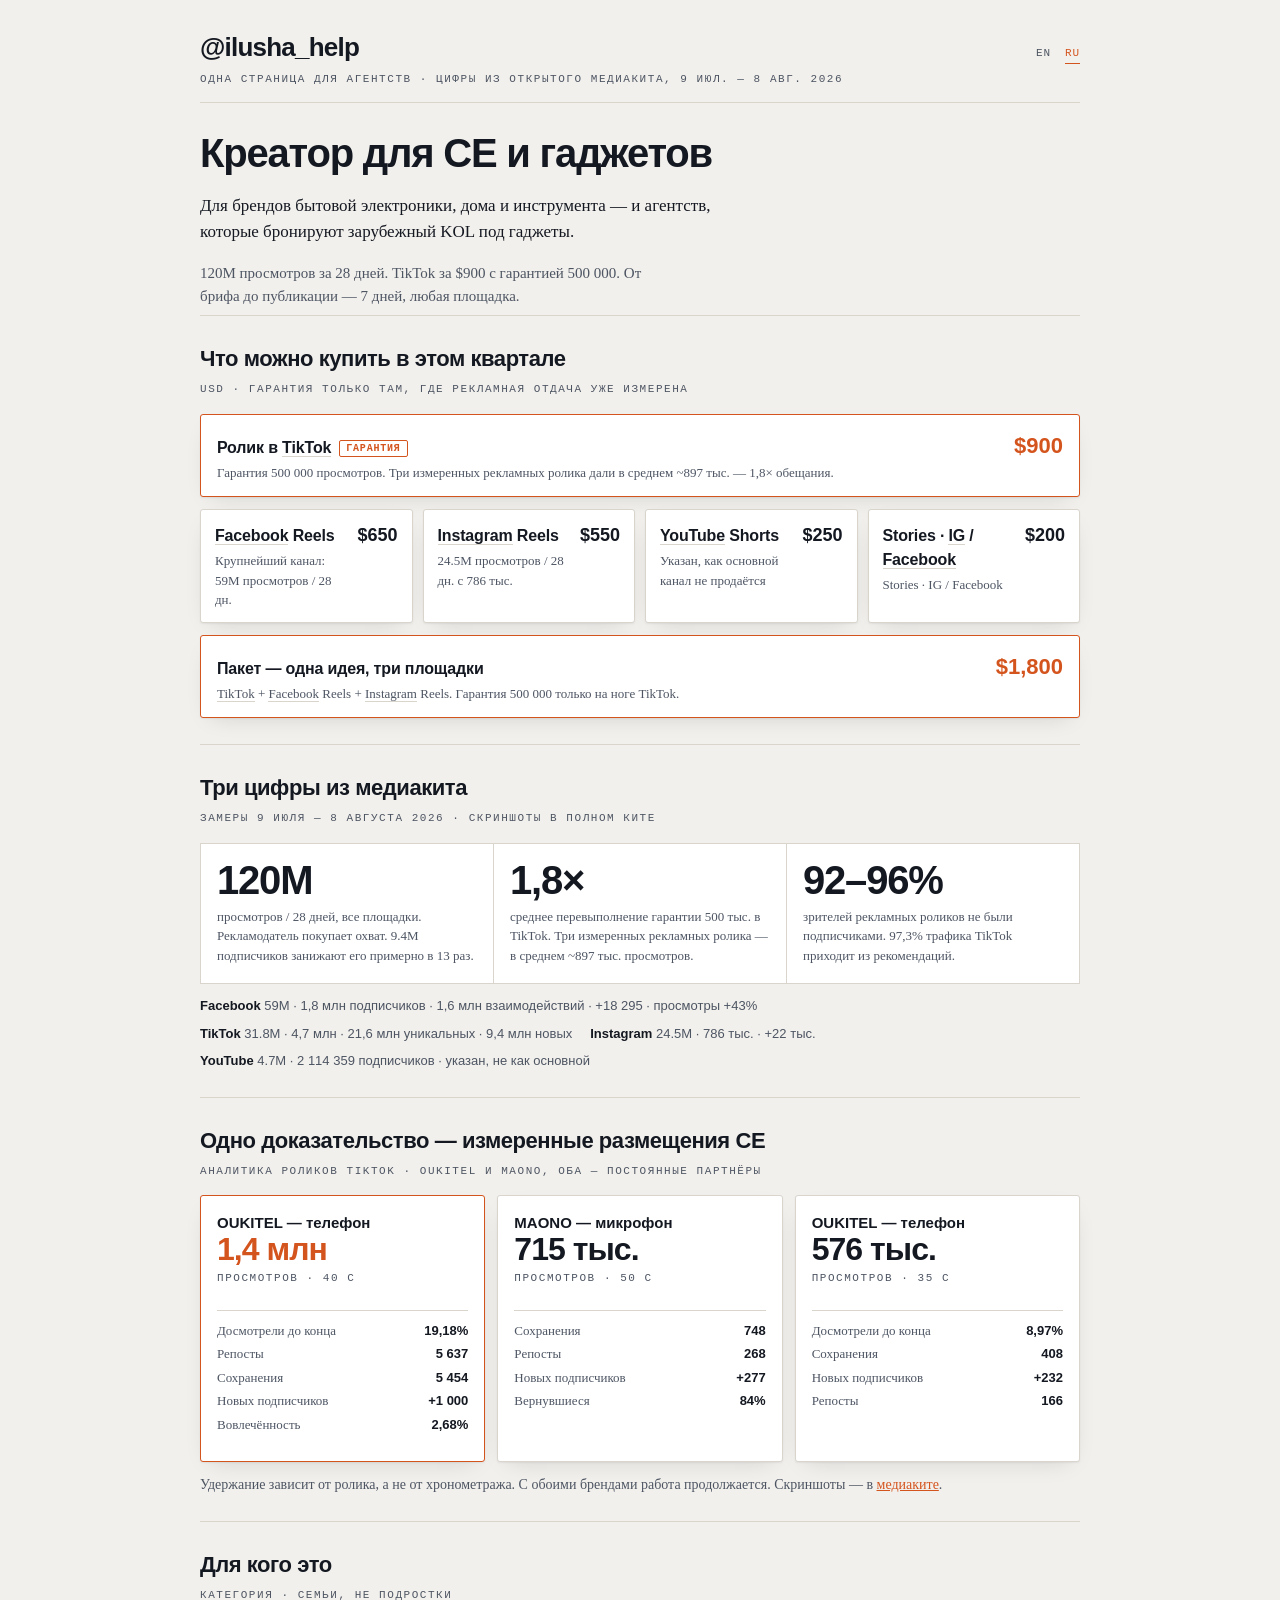
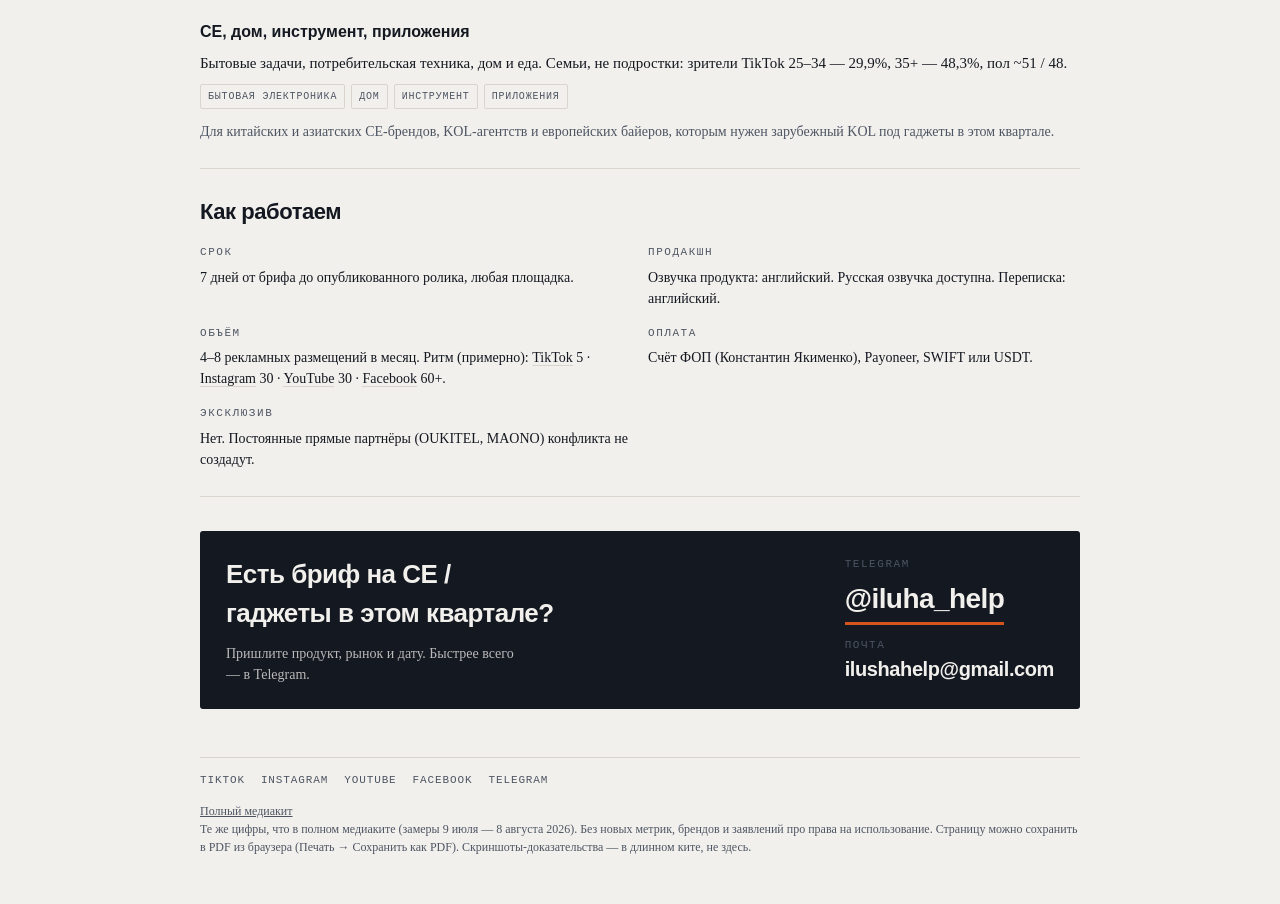
==== commit 58a46ce8: "Strip geo from the agency one-pager scan path Co-authored-by: ilushahelp-oss <ilushahelp-oss@users.n" ====
--- a/agency-ru.html
+++ b/agency-ru.html
@@ -118,7 +118,7 @@
   .stats dd{margin:0;font-family:var(--display);font-weight:700;
             font-variant-numeric:tabular-nums;text-align:right}
 
-  .for{display:grid;gap:22px;grid-template-columns:repeat(2,minmax(0,1fr))}
+  .for{display:grid;gap:22px;grid-template-columns:1fr}
   .split{display:flex;flex-direction:column;gap:8px;margin-top:8px}
   .split-row{display:grid;grid-template-columns:86px minmax(0,1fr) 48px;
              gap:10px;align-items:center;font-size:13px}
@@ -183,7 +183,6 @@
     .contact h2{font-size:16px}
     .tg-big{font-size:16px;border-bottom-width:2px}
     .mail{font-size:14px}
-    .toplinks a[href="ru.html"]{display:none}
     footer{font-size:9px;margin-top:8px}
     a{text-decoration:none}
     @page{size:A4;margin:10mm}
@@ -198,8 +197,7 @@
     <p class="handle">@ilusha_help</p>
     <div class="lbl" style="margin-top:4px">Одна страница для агентств · цифры из открытого медиакита, 9 июл. — 8 авг. 2026</div>
   </div>
-  <nav class="toplinks" aria-label="Язык и медиакит">
-    <a href="ru.html">Полный медиакит</a>
+  <nav class="toplinks" aria-label="Язык">
     <a href="agency.html">EN</a>
     <a href="agency-ru.html" aria-current="page">RU</a>
   </nav>
@@ -249,7 +247,7 @@
       <div class="sku quiet">
         <div>
           <div class="what">Stories · <a class="plat" href="https://www.instagram.com/ilusha_help" target="_blank" rel="noopener noreferrer">IG</a> / <a class="plat" href="https://www.facebook.com/konstantin.akimenko.345211" target="_blank" rel="noopener noreferrer">Facebook</a></div>
-          <p class="note">В ките $200 · Stories в IG до $500 в формах</p>
+          <p class="note">Stories · IG / Facebook</p>
         </div>
         <div class="price">$200</div>
       </div>
@@ -334,7 +332,7 @@
         <dt>Досмотрели до конца</dt><dd>8,97%</dd>
         <dt>Сохранения</dt><dd>408</dd>
         <dt>Новых подписчиков</dt><dd>+232</dd>
-        <dt>Украина, этот ролик</dt><dd>93,8%</dd>
+        <dt>Репосты</dt><dd>166</dd>
       </dl>
     </div>
   </div>
@@ -344,7 +342,7 @@
 <section>
   <div class="head">
     <h2>Для кого это</h2>
-    <p class="lbl">Категория · состав аудитории из медиакита</p>
+    <p class="lbl">Категория · семьи, не подростки</p>
   </div>
   <div class="for">
     <div>
@@ -358,18 +356,6 @@
       </div>
       <p style="font-size:14px;margin-top:12px;color:var(--ink-soft)">Для китайских и азиатских CE-брендов, KOL-агентств и европейских байеров, которым нужен зарубежный KOL под гаджеты в этом квартале.</p>
     </div>
-    <div>
-      <h3>Состав аудитории</h3>
-      <p style="font-size:15px">Подписчики Facebook: <strong>56,1% Украины против 5,5% России</strong>, и 59M из 120M просмотров. Зрители TikTok (28 дн.): UA 35,9%, KZ 17,2%, BY 15,1%, RU 14,8%, MD 3,9%.</p>
-      <div class="split">
-        <div class="split-row"><span>UA зрители</span><div class="split-track"><div class="split-fill" style="width:100%"></div></div><span class="pct">35.9%</span></div>
-        <div class="split-row"><span>KZ</span><div class="split-track"><div class="split-fill" style="width:48%"></div></div><span class="pct">17.2%</span></div>
-        <div class="split-row"><span>BY</span><div class="split-track"><div class="split-fill" style="width:42%"></div></div><span class="pct">15.1%</span></div>
-        <div class="split-row"><span>RU</span><div class="split-track"><div class="split-fill" style="width:41%"></div></div><span class="pct">14.8%</span></div>
-        <div class="split-row"><span>MD</span><div class="split-track"><div class="split-fill" style="width:11%"></div></div><span class="pct">3.9%</span></div>
-      </div>
-      <p style="font-size:13px;margin-top:10px;color:var(--ink-soft)">В TikTok — зрители, в Facebook — подписчики. Полностью убрать это таргетингом нельзя: раздача алгоритмическая.</p>
-    </div>
   </div>
 </section>
 
@@ -384,7 +370,7 @@
     </div>
     <div>
       <h4>Продакшн</h4>
-      <p>Озвучка продукта: английский; русская озвучка доступна. Переписка: английский (и украинский).</p>
+      <p>Озвучка продукта: английский. Русская озвучка доступна. Переписка: английский.</p>
     </div>
     <div>
       <h4>Объём</h4>
@@ -392,7 +378,7 @@
     </div>
     <div>
       <h4>Оплата</h4>
-      <p>Счёт от ФОП в Украине (Константин Якименко), Payoneer, SWIFT или USDT.</p>
+      <p>Счёт ФОП (Константин Якименко), Payoneer, SWIFT или USDT.</p>
     </div>
     <div>
       <h4>Эксклюзив</h4>
@@ -424,7 +410,8 @@
     <a href="https://www.facebook.com/konstantin.akimenko.345211" target="_blank" rel="noopener noreferrer">Facebook</a>
     <a href="https://t.me/iluha_help" target="_blank" rel="noopener noreferrer">Telegram</a>
   </nav>
-  Те же цифры, что в <a href="ru.html">полном медиаките</a> (замеры 9 июля — 8 августа 2026). Без новых метрик, брендов и заявлений про права на использование. Страницу можно сохранить в PDF из браузера (Печать → Сохранить как PDF). Скриншоты-доказательства — в длинном ките, не здесь.
+  <p><a href="ru.html">Полный медиакит</a></p>
+  Те же цифры, что в полном медиаките (замеры 9 июля — 8 августа 2026). Без новых метрик, брендов и заявлений про права на использование. Страницу можно сохранить в PDF из браузера (Печать → Сохранить как PDF). Скриншоты-доказательства — в длинном ките, не здесь.
 </footer>
 
 </div>
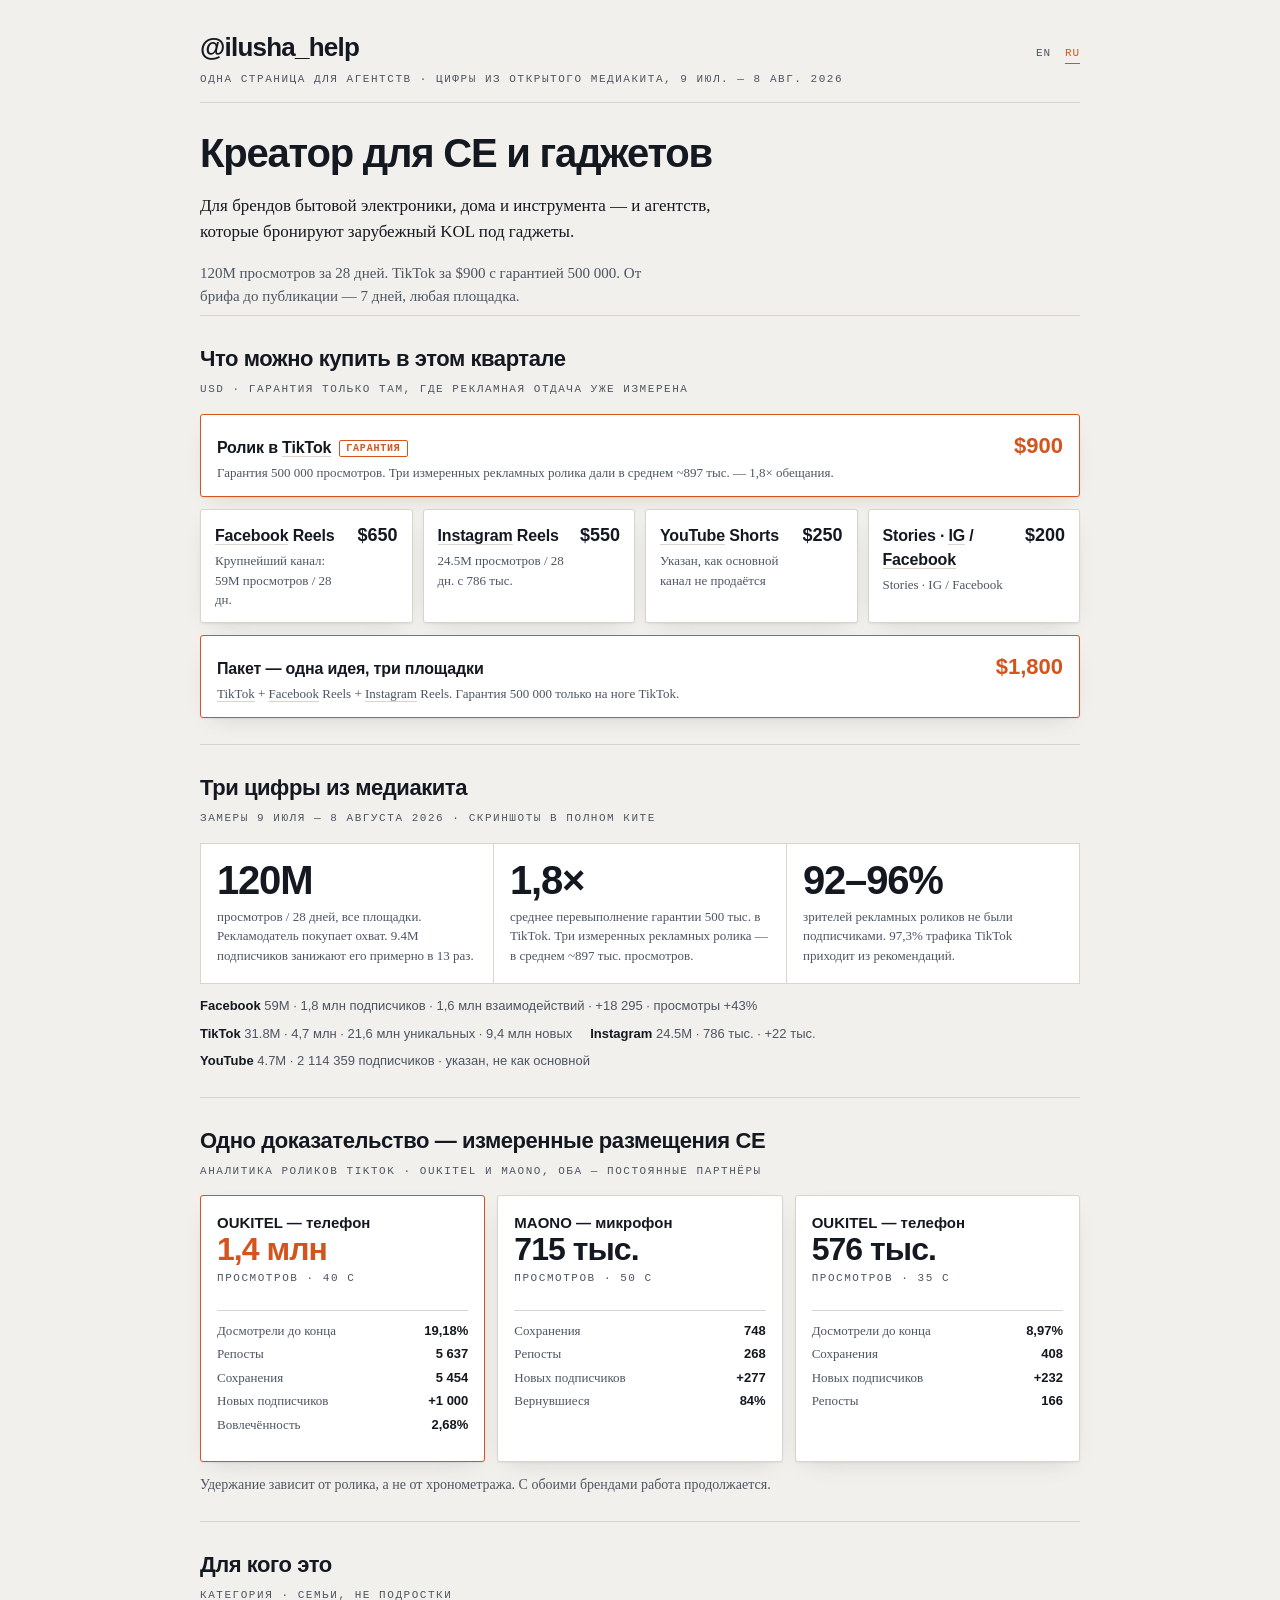
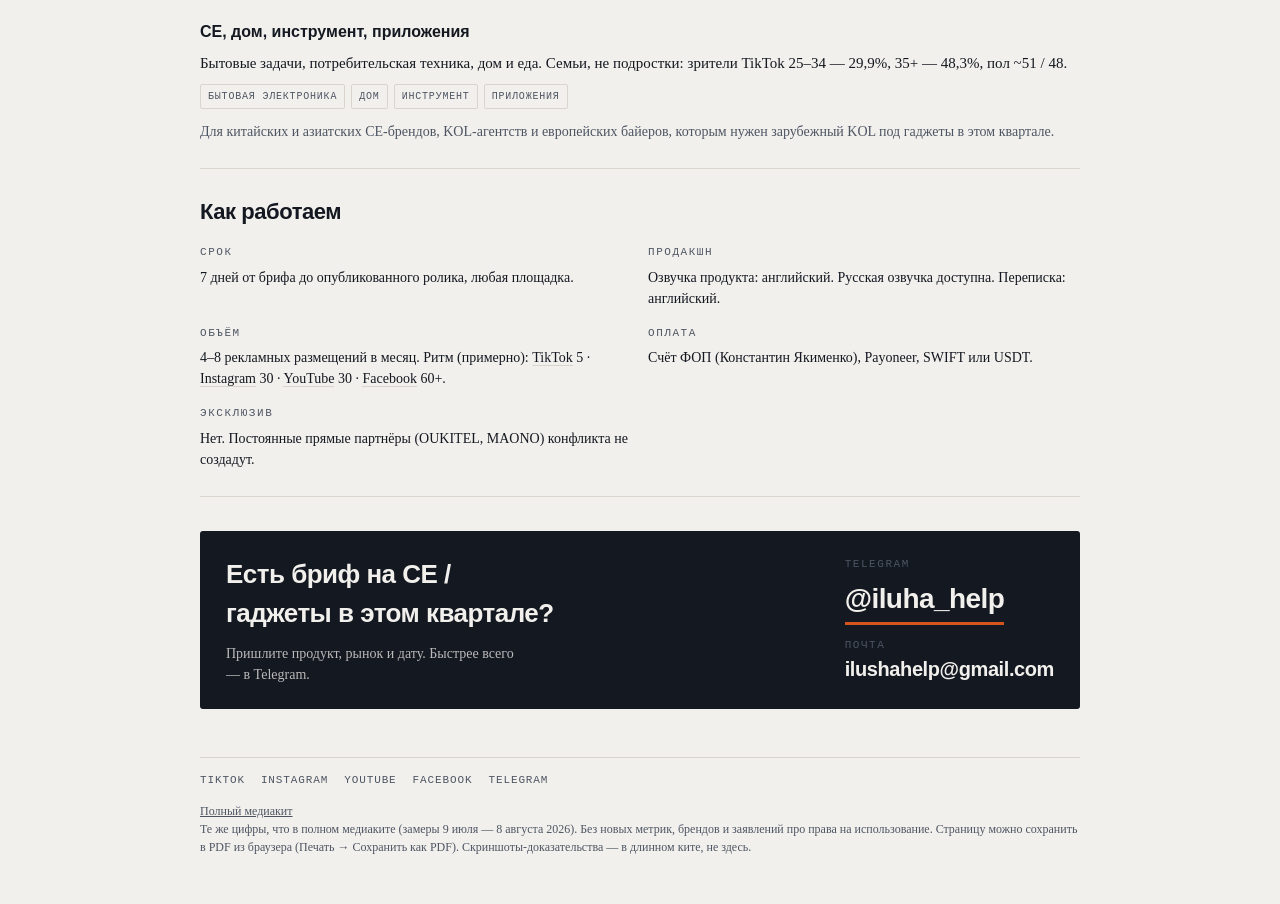
==== commit c858e195: "Drop mid-page full-kit dump from proof caption Co-authored-by: ilushahelp-oss <ilushahelp-oss@users." ====
--- a/agency-ru.html
+++ b/agency-ru.html
@@ -336,7 +336,7 @@
       </dl>
     </div>
   </div>
-  <p style="margin-top:12px;color:var(--ink-soft);font-size:14px">Удержание зависит от ролика, а не от хронометража. С обоими брендами работа продолжается. Скриншоты — в <a href="ru.html">медиаките</a>.</p>
+  <p style="margin-top:12px;color:var(--ink-soft);font-size:14px">Удержание зависит от ролика, а не от хронометража. С обоими брендами работа продолжается.</p>
 </section>
 
 <section>
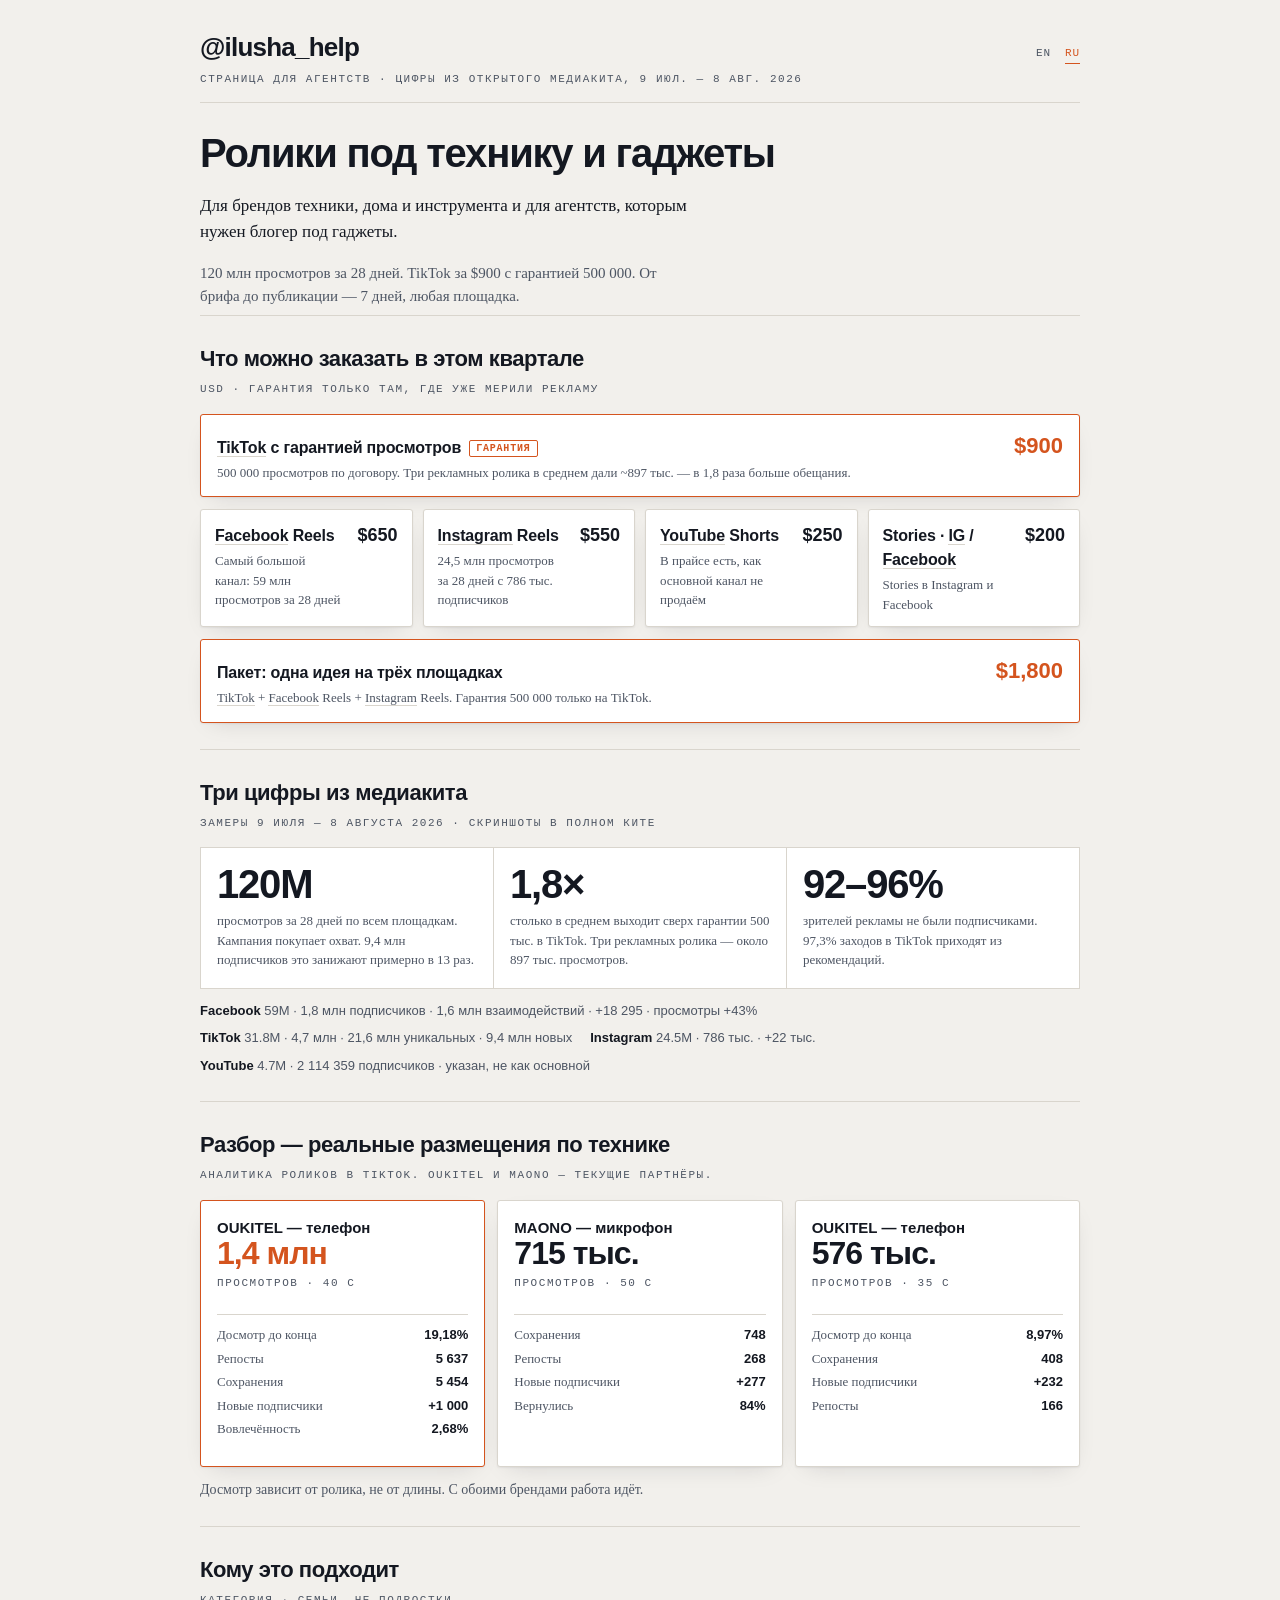
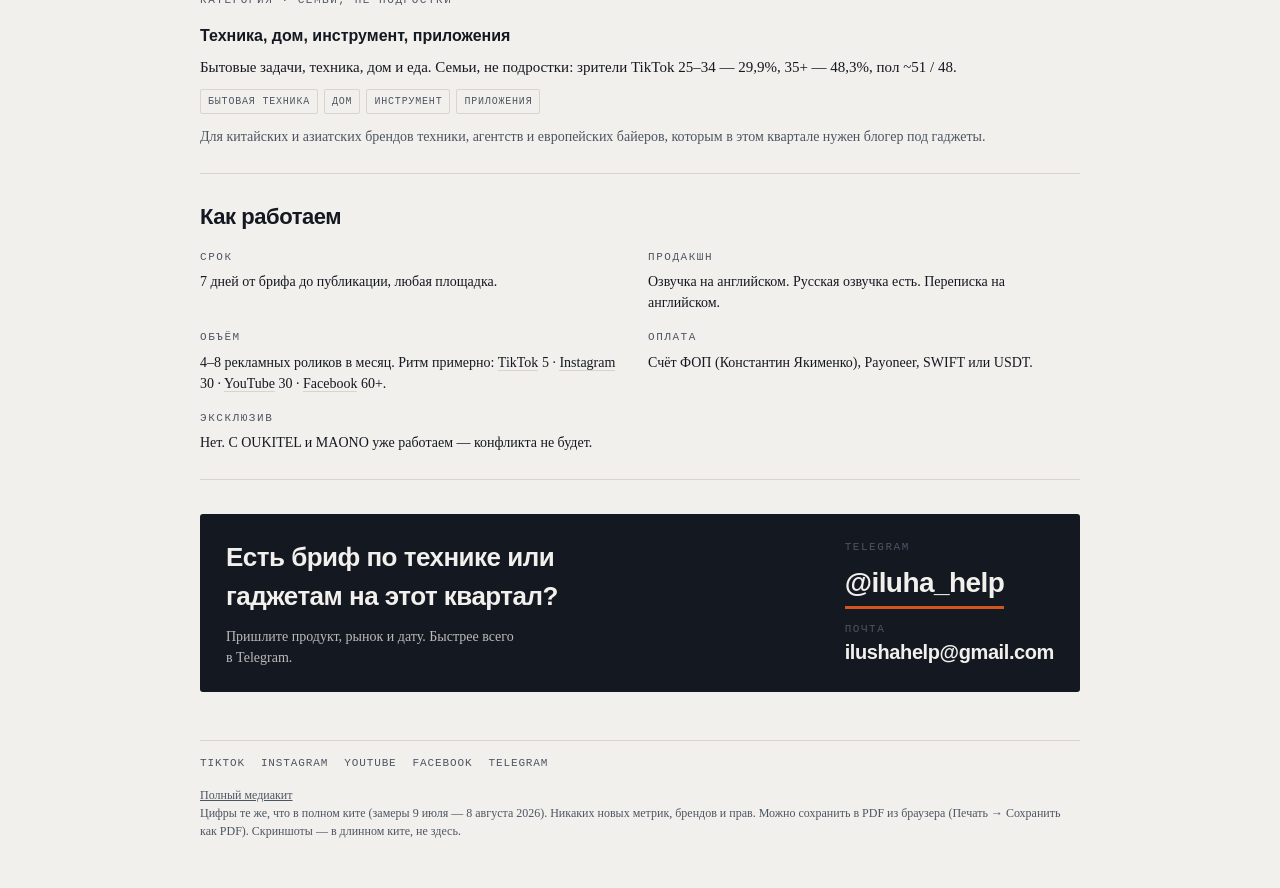
==== commit 29131fff: "Rewrite agency-ru.html in native Russian, not a calque Co-authored-by: ilushahelp-oss <ilushahelp-os" ====
--- a/agency-ru.html
+++ b/agency-ru.html
@@ -3,8 +3,8 @@
 <head>
 <meta charset="utf-8">
 <meta name="viewport" content="width=device-width, initial-scale=1">
-<title>@ilusha_help — CE / гаджеты · одна страница для агентств</title>
-<meta name="description" content="Креатор для CE и гаджетов. 120M просмотров / 28 дней, TikTok $900 с гарантией 500 000, 7 дней от брифа до публикации.">
+<title>@ilusha_help — техника и гаджеты · страница для агентств</title>
+<meta name="description" content="Блогер под бытовую технику и гаджеты. 120 млн просмотров за 28 дней, TikTok $900 с гарантией 500 000, 7 дней от брифа до публикации.">
 <style>
   :root{
     --ground:#f2f0ec; --panel:#ffffff; --ink:#141821; --ink-soft:#4d5563;
@@ -195,7 +195,7 @@
 <header>
   <div>
     <p class="handle">@ilusha_help</p>
-    <div class="lbl" style="margin-top:4px">Одна страница для агентств · цифры из открытого медиакита, 9 июл. — 8 авг. 2026</div>
+    <div class="lbl" style="margin-top:4px">Страница для агентств · цифры из открытого медиакита, 9 июл. — 8 авг. 2026</div>
   </div>
   <nav class="toplinks" aria-label="Язык">
     <a href="agency.html">EN</a>
@@ -204,21 +204,21 @@
 </header>
 
 <div class="hero">
-  <h1>Креатор для CE и гаджетов</h1>
-  <p class="fit">Для брендов бытовой электроники, дома и инструмента — и агентств, которые бронируют зарубежный KOL под гаджеты.</p>
-  <p class="deck">120M просмотров за 28 дней. TikTok за $900 с гарантией 500 000. От брифа до публикации — 7 дней, любая площадка.</p>
+  <h1>Ролики под технику и гаджеты</h1>
+  <p class="fit">Для брендов техники, дома и инструмента и для агентств, которым нужен блогер под гаджеты.</p>
+  <p class="deck">120 млн просмотров за 28 дней. TikTok за $900 с гарантией 500 000. От брифа до публикации — 7 дней, любая площадка.</p>
 </div>
 
 <section>
   <div class="head">
-    <h2>Что можно купить в этом квартале</h2>
-    <p class="lbl">USD · гарантия только там, где рекламная отдача уже измерена</p>
+    <h2>Что можно заказать в этом квартале</h2>
+    <p class="lbl">USD · гарантия только там, где уже мерили рекламу</p>
   </div>
   <div class="offer">
     <div class="sku lead">
       <div>
-        <div class="what">Ролик в <a class="plat" href="https://www.tiktok.com/@ilusha_help" target="_blank" rel="noopener noreferrer">TikTok</a><span class="tag">гарантия</span></div>
-        <p class="note">Гарантия 500 000 просмотров. Три измеренных рекламных ролика дали в среднем ~897 тыс. — 1,8× обещания.</p>
+        <div class="what"><a class="plat" href="https://www.tiktok.com/@ilusha_help" target="_blank" rel="noopener noreferrer">TikTok</a> с гарантией просмотров<span class="tag">гарантия</span></div>
+        <p class="note">500 000 просмотров по договору. Три рекламных ролика в среднем дали ~897 тыс. — в 1,8 раза больше обещания.</p>
       </div>
       <div class="price">$900</div>
     </div>
@@ -226,36 +226,36 @@
       <div class="sku quiet">
         <div>
           <div class="what"><a class="plat" href="https://www.facebook.com/konstantin.akimenko.345211" target="_blank" rel="noopener noreferrer">Facebook</a> Reels</div>
-          <p class="note">Крупнейший канал: 59M просмотров / 28 дн.</p>
+          <p class="note">Самый большой канал: 59 млн просмотров за 28 дней</p>
         </div>
         <div class="price">$650</div>
       </div>
       <div class="sku quiet">
         <div>
           <div class="what"><a class="plat" href="https://www.instagram.com/ilusha_help" target="_blank" rel="noopener noreferrer">Instagram</a> Reels</div>
-          <p class="note">24.5M просмотров / 28 дн. с 786 тыс.</p>
+          <p class="note">24,5 млн просмотров за 28 дней с 786 тыс. подписчиков</p>
         </div>
         <div class="price">$550</div>
       </div>
       <div class="sku quiet">
         <div>
           <div class="what"><a class="plat" href="https://www.youtube.com/@ilusha_help" target="_blank" rel="noopener noreferrer">YouTube</a> Shorts</div>
-          <p class="note">Указан, как основной канал не продаётся</p>
+          <p class="note">В прайсе есть, как основной канал не продаём</p>
         </div>
         <div class="price">$250</div>
       </div>
       <div class="sku quiet">
         <div>
           <div class="what">Stories · <a class="plat" href="https://www.instagram.com/ilusha_help" target="_blank" rel="noopener noreferrer">IG</a> / <a class="plat" href="https://www.facebook.com/konstantin.akimenko.345211" target="_blank" rel="noopener noreferrer">Facebook</a></div>
-          <p class="note">Stories · IG / Facebook</p>
+          <p class="note">Stories в Instagram и Facebook</p>
         </div>
         <div class="price">$200</div>
       </div>
     </div>
     <div class="sku lead">
       <div>
-        <div class="what">Пакет — одна идея, три площадки</div>
-        <p class="note"><a class="plat" href="https://www.tiktok.com/@ilusha_help" target="_blank" rel="noopener noreferrer">TikTok</a> + <a class="plat" href="https://www.facebook.com/konstantin.akimenko.345211" target="_blank" rel="noopener noreferrer">Facebook</a> Reels + <a class="plat" href="https://www.instagram.com/ilusha_help" target="_blank" rel="noopener noreferrer">Instagram</a> Reels. Гарантия 500 000 только на ноге TikTok.</p>
+        <div class="what">Пакет: одна идея на трёх площадках</div>
+        <p class="note"><a class="plat" href="https://www.tiktok.com/@ilusha_help" target="_blank" rel="noopener noreferrer">TikTok</a> + <a class="plat" href="https://www.facebook.com/konstantin.akimenko.345211" target="_blank" rel="noopener noreferrer">Facebook</a> Reels + <a class="plat" href="https://www.instagram.com/ilusha_help" target="_blank" rel="noopener noreferrer">Instagram</a> Reels. Гарантия 500 000 только на TikTok.</p>
       </div>
       <div class="price">$1,800</div>
     </div>
@@ -270,15 +270,15 @@
   <div class="proof">
     <div>
       <div class="num">120M</div>
-      <p>просмотров / 28 дней, все площадки. Рекламодатель покупает охват. 9.4M подписчиков занижают его примерно в 13 раз.</p>
+      <p>просмотров за 28 дней по всем площадкам. Кампания покупает охват. 9,4 млн подписчиков это занижают примерно в 13 раз.</p>
     </div>
     <div>
       <div class="num">1,8×</div>
-      <p>среднее перевыполнение гарантии 500 тыс. в TikTok. Три измеренных рекламных ролика — в среднем ~897 тыс. просмотров.</p>
+      <p>столько в среднем выходит сверх гарантии 500 тыс. в TikTok. Три рекламных ролика — около 897 тыс. просмотров.</p>
     </div>
     <div>
       <div class="num">92–96%</div>
-      <p>зрителей рекламных роликов не были подписчиками. 97,3% трафика TikTok приходит из рекомендаций.</p>
+      <p>зрителей рекламы не были подписчиками. 97,3% заходов в TikTok приходят из рекомендаций.</p>
     </div>
   </div>
   <div class="channels">
@@ -291,8 +291,8 @@
 
 <section>
   <div class="head">
-    <h2>Одно доказательство — измеренные размещения CE</h2>
-    <p class="lbl">Аналитика роликов TikTok · OUKITEL и MAONO, оба — постоянные партнёры</p>
+    <h2>Разбор — реальные размещения по технике</h2>
+    <p class="lbl">Аналитика роликов в TikTok. OUKITEL и MAONO — текущие партнёры.</p>
   </div>
   <div class="cases">
     <div class="case lead">
@@ -302,10 +302,10 @@
         <div class="lbl" style="margin-top:6px">просмотров · 40 с</div>
       </div>
       <dl class="stats">
-        <dt>Досмотрели до конца</dt><dd>19,18%</dd>
+        <dt>Досмотр до конца</dt><dd>19,18%</dd>
         <dt>Репосты</dt><dd>5 637</dd>
         <dt>Сохранения</dt><dd>5 454</dd>
-        <dt>Новых подписчиков</dt><dd>+1 000</dd>
+        <dt>Новые подписчики</dt><dd>+1 000</dd>
         <dt>Вовлечённость</dt><dd>2,68%</dd>
       </dl>
     </div>
@@ -318,8 +318,8 @@
       <dl class="stats">
         <dt>Сохранения</dt><dd>748</dd>
         <dt>Репосты</dt><dd>268</dd>
-        <dt>Новых подписчиков</dt><dd>+277</dd>
-        <dt>Вернувшиеся</dt><dd>84%</dd>
+        <dt>Новые подписчики</dt><dd>+277</dd>
+        <dt>Вернулись</dt><dd>84%</dd>
       </dl>
     </div>
     <div class="case q">
@@ -329,32 +329,32 @@
         <div class="lbl" style="margin-top:6px">просмотров · 35 с</div>
       </div>
       <dl class="stats">
-        <dt>Досмотрели до конца</dt><dd>8,97%</dd>
+        <dt>Досмотр до конца</dt><dd>8,97%</dd>
         <dt>Сохранения</dt><dd>408</dd>
-        <dt>Новых подписчиков</dt><dd>+232</dd>
+        <dt>Новые подписчики</dt><dd>+232</dd>
         <dt>Репосты</dt><dd>166</dd>
       </dl>
     </div>
   </div>
-  <p style="margin-top:12px;color:var(--ink-soft);font-size:14px">Удержание зависит от ролика, а не от хронометража. С обоими брендами работа продолжается.</p>
+  <p style="margin-top:12px;color:var(--ink-soft);font-size:14px">Досмотр зависит от ролика, не от длины. С обоими брендами работа идёт.</p>
 </section>
 
 <section>
   <div class="head">
-    <h2>Для кого это</h2>
+    <h2>Кому это подходит</h2>
     <p class="lbl">Категория · семьи, не подростки</p>
   </div>
   <div class="for">
     <div>
-      <h3>CE, дом, инструмент, приложения</h3>
-      <p style="font-size:15px">Бытовые задачи, потребительская техника, дом и еда. Семьи, не подростки: зрители TikTok 25–34 — 29,9%, 35+ — 48,3%, пол ~51 / 48.</p>
+      <h3>Техника, дом, инструмент, приложения</h3>
+      <p style="font-size:15px">Бытовые задачи, техника, дом и еда. Семьи, не подростки: зрители TikTok 25–34 — 29,9%, 35+ — 48,3%, пол ~51 / 48.</p>
       <div class="pill-row">
-        <span class="pill">Бытовая электроника</span>
+        <span class="pill">Бытовая техника</span>
         <span class="pill">Дом</span>
         <span class="pill">Инструмент</span>
         <span class="pill">Приложения</span>
       </div>
-      <p style="font-size:14px;margin-top:12px;color:var(--ink-soft)">Для китайских и азиатских CE-брендов, KOL-агентств и европейских байеров, которым нужен зарубежный KOL под гаджеты в этом квартале.</p>
+      <p style="font-size:14px;margin-top:12px;color:var(--ink-soft)">Для китайских и азиатских брендов техники, агентств и европейских байеров, которым в этом квартале нужен блогер под гаджеты.</p>
     </div>
   </div>
 </section>
@@ -366,15 +366,15 @@
   <div class="terms">
     <div>
       <h4>Срок</h4>
-      <p>7 дней от брифа до опубликованного ролика, любая площадка.</p>
+      <p>7 дней от брифа до публикации, любая площадка.</p>
     </div>
     <div>
       <h4>Продакшн</h4>
-      <p>Озвучка продукта: английский. Русская озвучка доступна. Переписка: английский.</p>
+      <p>Озвучка на английском. Русская озвучка есть. Переписка на английском.</p>
     </div>
     <div>
       <h4>Объём</h4>
-      <p>4–8 рекламных размещений в месяц. Ритм (примерно): <a class="plat" href="https://www.tiktok.com/@ilusha_help" target="_blank" rel="noopener noreferrer">TikTok</a> 5 · <a class="plat" href="https://www.instagram.com/ilusha_help" target="_blank" rel="noopener noreferrer">Instagram</a> 30 · <a class="plat" href="https://www.youtube.com/@ilusha_help" target="_blank" rel="noopener noreferrer">YouTube</a> 30 · <a class="plat" href="https://www.facebook.com/konstantin.akimenko.345211" target="_blank" rel="noopener noreferrer">Facebook</a> 60+.</p>
+      <p>4–8 рекламных роликов в месяц. Ритм примерно: <a class="plat" href="https://www.tiktok.com/@ilusha_help" target="_blank" rel="noopener noreferrer">TikTok</a> 5 · <a class="plat" href="https://www.instagram.com/ilusha_help" target="_blank" rel="noopener noreferrer">Instagram</a> 30 · <a class="plat" href="https://www.youtube.com/@ilusha_help" target="_blank" rel="noopener noreferrer">YouTube</a> 30 · <a class="plat" href="https://www.facebook.com/konstantin.akimenko.345211" target="_blank" rel="noopener noreferrer">Facebook</a> 60+.</p>
     </div>
     <div>
       <h4>Оплата</h4>
@@ -382,7 +382,7 @@
     </div>
     <div>
       <h4>Эксклюзив</h4>
-      <p>Нет. Постоянные прямые партнёры (OUKITEL, MAONO) конфликта не создадут.</p>
+      <p>Нет. С OUKITEL и MAONO уже работаем — конфликта не будет.</p>
     </div>
   </div>
 </section>
@@ -390,8 +390,8 @@
 <section>
   <div class="contact">
     <div>
-      <h2>Есть бриф на CE / гаджеты в этом квартале?</h2>
-      <p style="margin-top:10px;font-size:14px;opacity:.75;max-width:42ch">Пришлите продукт, рынок и дату. Быстрее всего — в Telegram.</p>
+      <h2>Есть бриф по технике или гаджетам на этот квартал?</h2>
+      <p style="margin-top:10px;font-size:14px;opacity:.75;max-width:42ch">Пришлите продукт, рынок и дату. Быстрее всего в Telegram.</p>
     </div>
     <div>
       <div class="lbl">Telegram</div>
@@ -411,7 +411,7 @@
     <a href="https://t.me/iluha_help" target="_blank" rel="noopener noreferrer">Telegram</a>
   </nav>
   <p><a href="ru.html">Полный медиакит</a></p>
-  Те же цифры, что в полном медиаките (замеры 9 июля — 8 августа 2026). Без новых метрик, брендов и заявлений про права на использование. Страницу можно сохранить в PDF из браузера (Печать → Сохранить как PDF). Скриншоты-доказательства — в длинном ките, не здесь.
+  Цифры те же, что в полном ките (замеры 9 июля — 8 августа 2026). Никаких новых метрик, брендов и прав. Можно сохранить в PDF из браузера (Печать → Сохранить как PDF). Скриншоты — в длинном ките, не здесь.
 </footer>
 
 </div>
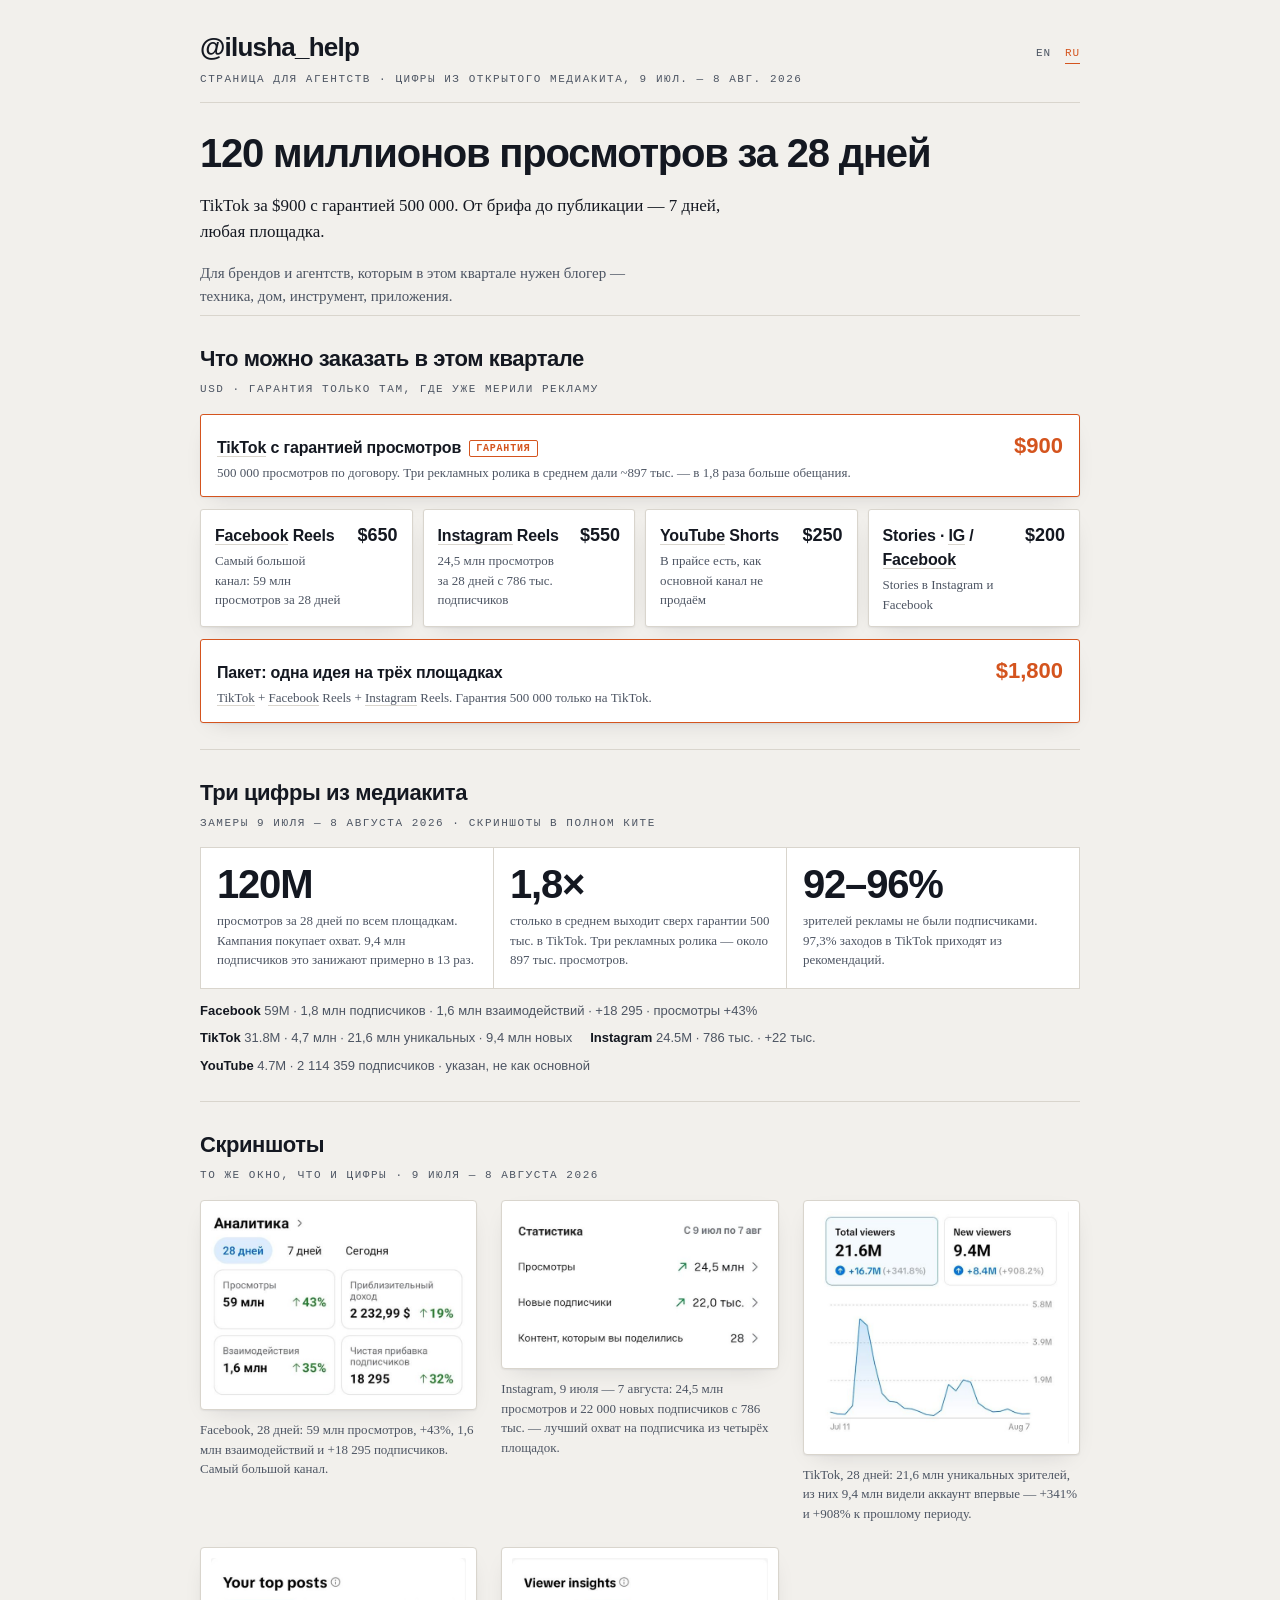
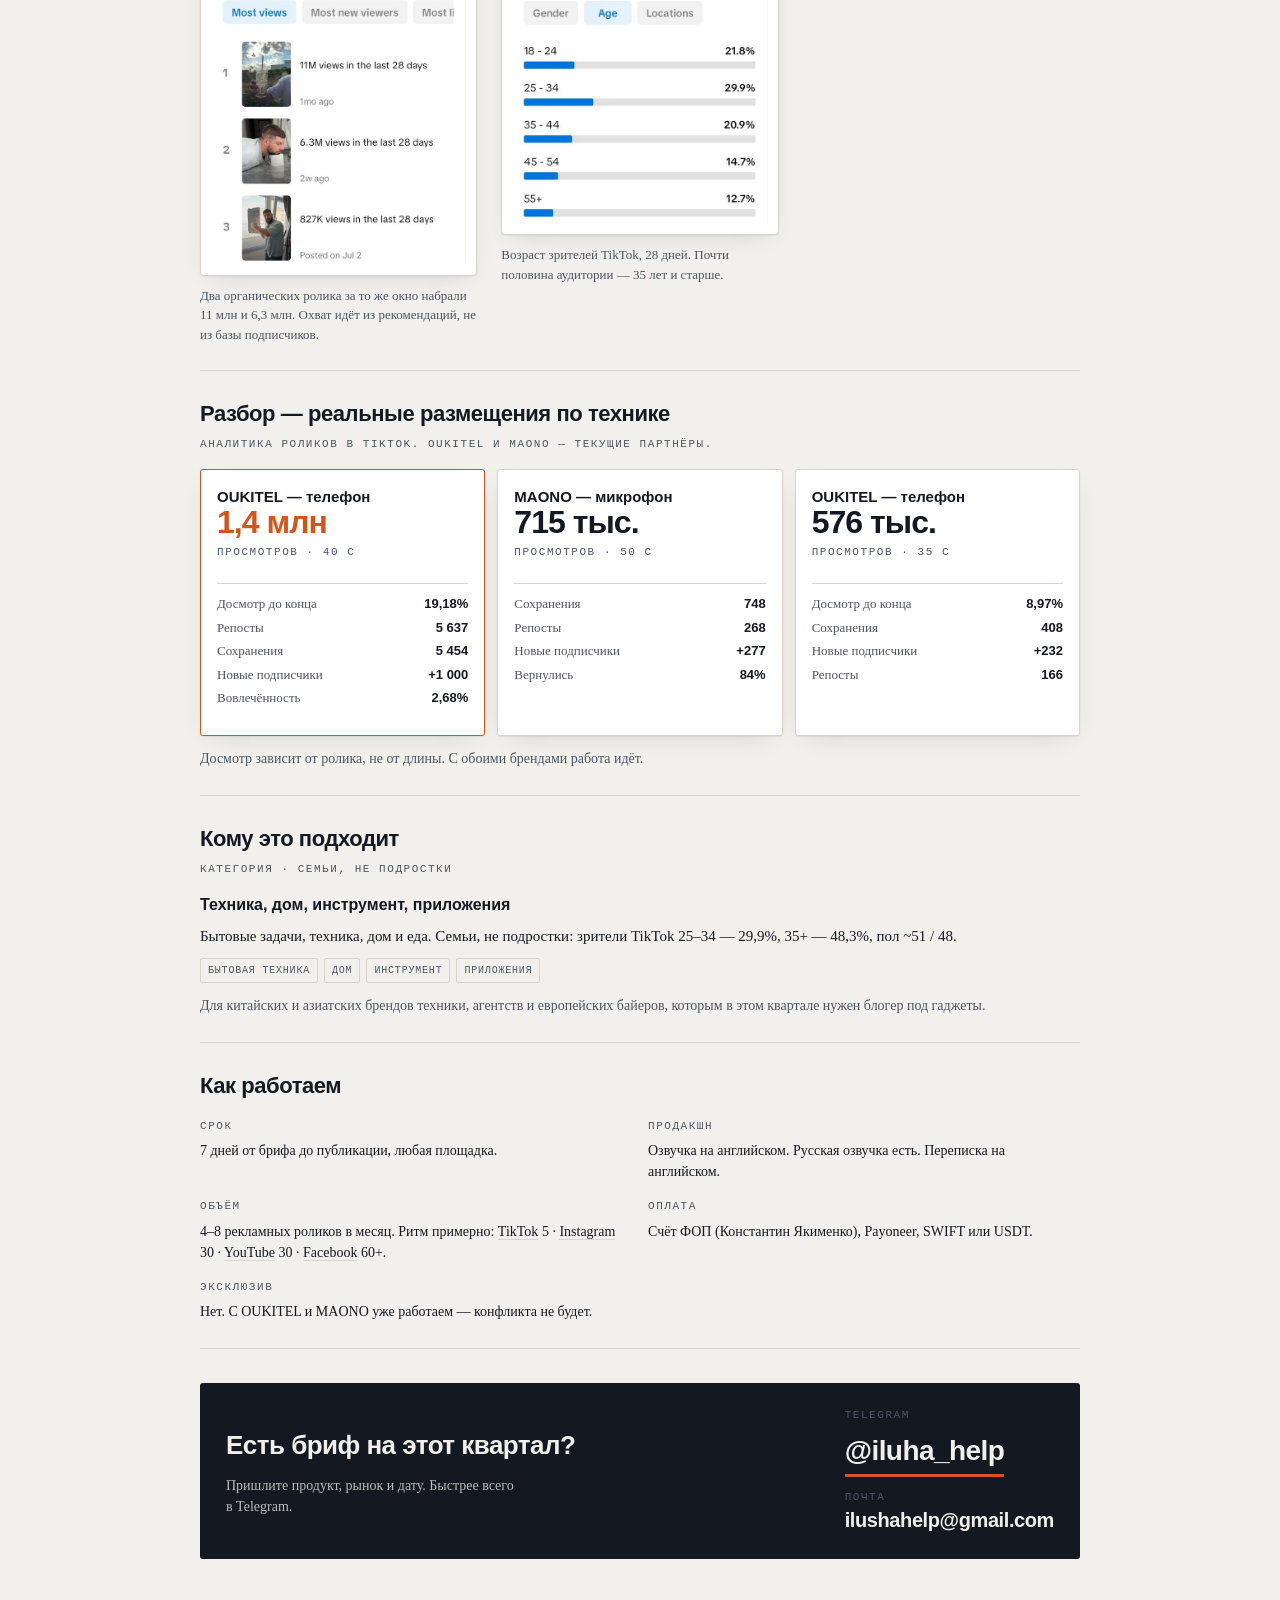
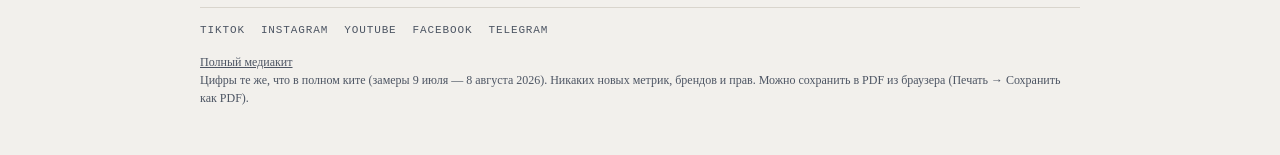
==== commit 12097588: "Put platform evidence screenshots on the agency one-pager Co-authored-by: ilushahelp-oss <ilushahelp" ====
--- a/agency-ru.html
+++ b/agency-ru.html
@@ -3,8 +3,8 @@
 <head>
 <meta charset="utf-8">
 <meta name="viewport" content="width=device-width, initial-scale=1">
-<title>@ilusha_help — техника и гаджеты · страница для агентств</title>
-<meta name="description" content="Блогер под бытовую технику и гаджеты. 120 млн просмотров за 28 дней, TikTok $900 с гарантией 500 000, 7 дней от брифа до публикации.">
+<title>@ilusha_help — страница для агентств</title>
+<meta name="description" content="120 млн просмотров за 28 дней, TikTok $900 с гарантией 500 000, 7 дней от брифа до публикации.">
 <style>
   :root{
     --ground:#f2f0ec; --panel:#ffffff; --ink:#141821; --ink-soft:#4d5563;
@@ -103,6 +103,12 @@
             font-family:var(--display);font-size:13px;color:var(--ink-soft);
             font-variant-numeric:tabular-nums}
   .channels strong{color:var(--ink);font-weight:800}
+
+  .evid{display:grid;gap:24px;grid-template-columns:repeat(auto-fit,minmax(250px,1fr));}
+  .shot{background:#fff;border:1px solid var(--rule);border-radius:4px;padding:10px;box-shadow:var(--shadow);display:block;}
+  .shot img{display:block;width:100%;height:auto;border-radius:2px;}
+  figure{margin:0;display:flex;flex-direction:column;gap:10px;}
+  figcaption{font-size:13px;color:var(--ink-soft);line-height:1.5;}
 
   .cases{display:grid;gap:12px;grid-template-columns:repeat(3,minmax(0,1fr))}
   .case{background:var(--panel);border:1px solid var(--rule);border-radius:3px;
@@ -204,9 +210,9 @@
 </header>
 
 <div class="hero">
-  <h1>Ролики под технику и гаджеты</h1>
-  <p class="fit">Для брендов техники, дома и инструмента и для агентств, которым нужен блогер под гаджеты.</p>
-  <p class="deck">120 млн просмотров за 28 дней. TikTok за $900 с гарантией 500 000. От брифа до публикации — 7 дней, любая площадка.</p>
+  <h1>120 миллионов просмотров за 28 дней</h1>
+  <p class="fit">TikTok за $900 с гарантией 500 000. От брифа до публикации — 7 дней, любая площадка.</p>
+  <p class="deck">Для брендов и агентств, которым в этом квартале нужен блогер — техника, дом, инструмент, приложения.</p>
 </div>
 
 <section>
@@ -291,6 +297,35 @@
 
 <section>
   <div class="head">
+    <h2>Скриншоты</h2>
+    <p class="lbl">То же окно, что и цифры · 9 июля — 8 августа 2026</p>
+  </div>
+  <div class="evid">
+    <figure>
+      <span class="shot"><img src="assets/fb-28d.jpg" alt="Аналитика Facebook за 28 дней"></span>
+      <figcaption>Facebook, 28 дней: 59 млн просмотров, +43%, 1,6 млн взаимодействий и +18 295 подписчиков. Самый большой канал.</figcaption>
+    </figure>
+    <figure>
+      <span class="shot"><img src="assets/ig-28d.jpg" alt="Аналитика Instagram за 28 дней"></span>
+      <figcaption>Instagram, 9 июля — 7 августа: 24,5 млн просмотров и 22 000 новых подписчиков с 786 тыс. — лучший охват на подписчика из четырёх площадок.</figcaption>
+    </figure>
+    <figure>
+      <span class="shot"><img src="assets/tt-28d.jpg" alt="Уникальные зрители TikTok за 28 дней"></span>
+      <figcaption>TikTok, 28 дней: 21,6 млн уникальных зрителей, из них 9,4 млн видели аккаунт впервые — +341% и +908% к прошлому периоду.</figcaption>
+    </figure>
+    <figure>
+      <span class="shot"><img src="assets/tt-organic.jpg" alt="Органические ролики TikTok"></span>
+      <figcaption>Два органических ролика за то же окно набрали 11 млн и 6,3 млн. Охват идёт из рекомендаций, не из базы подписчиков.</figcaption>
+    </figure>
+    <figure>
+      <span class="shot"><img src="assets/tt-age.jpg" alt="Возраст зрителей TikTok"></span>
+      <figcaption>Возраст зрителей TikTok, 28 дней. Почти половина аудитории — 35 лет и старше.</figcaption>
+    </figure>
+  </div>
+</section>
+
+<section>
+  <div class="head">
     <h2>Разбор — реальные размещения по технике</h2>
     <p class="lbl">Аналитика роликов в TikTok. OUKITEL и MAONO — текущие партнёры.</p>
   </div>
@@ -390,7 +425,7 @@
 <section>
   <div class="contact">
     <div>
-      <h2>Есть бриф по технике или гаджетам на этот квартал?</h2>
+      <h2>Есть бриф на этот квартал?</h2>
       <p style="margin-top:10px;font-size:14px;opacity:.75;max-width:42ch">Пришлите продукт, рынок и дату. Быстрее всего в Telegram.</p>
     </div>
     <div>
@@ -411,7 +446,7 @@
     <a href="https://t.me/iluha_help" target="_blank" rel="noopener noreferrer">Telegram</a>
   </nav>
   <p><a href="ru.html">Полный медиакит</a></p>
-  Цифры те же, что в полном ките (замеры 9 июля — 8 августа 2026). Никаких новых метрик, брендов и прав. Можно сохранить в PDF из браузера (Печать → Сохранить как PDF). Скриншоты — в длинном ките, не здесь.
+  Цифры те же, что в полном ките (замеры 9 июля — 8 августа 2026). Никаких новых метрик, брендов и прав. Можно сохранить в PDF из браузера (Печать → Сохранить как PDF).
 </footer>
 
 </div>
